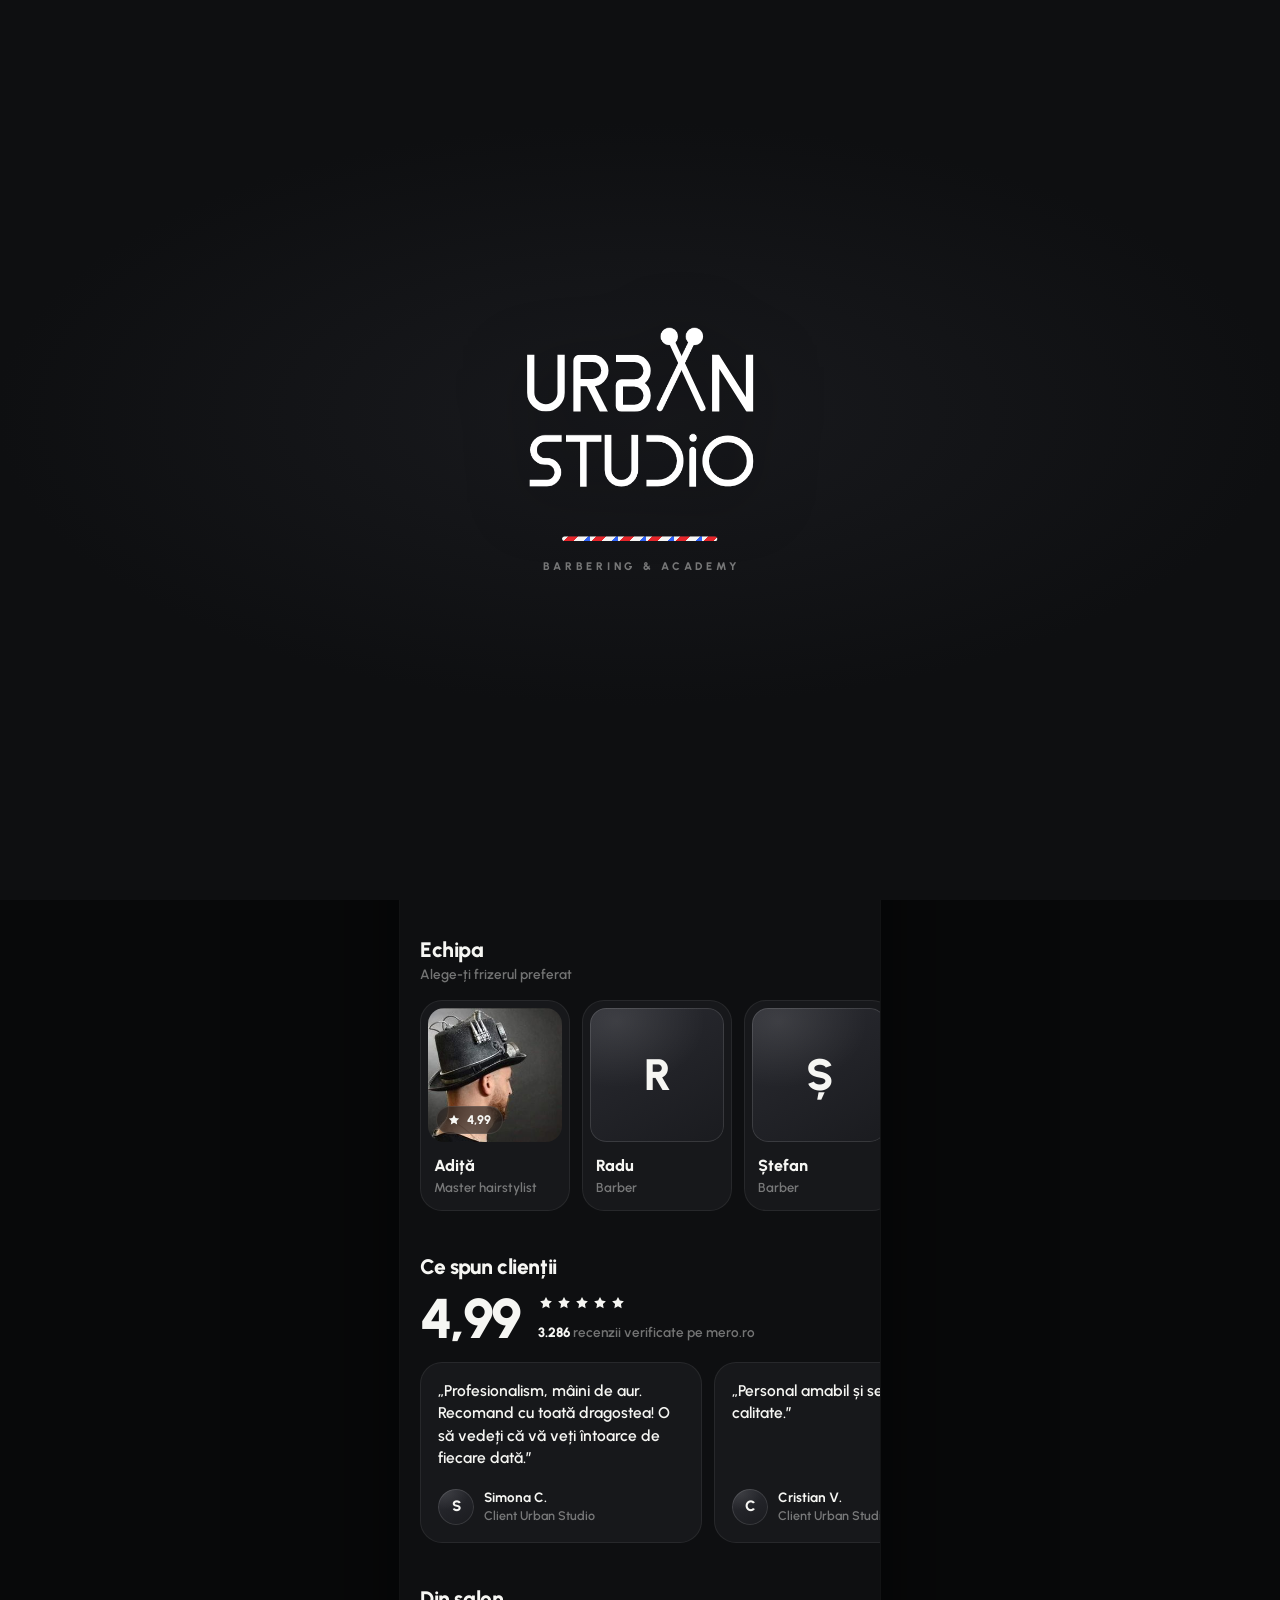
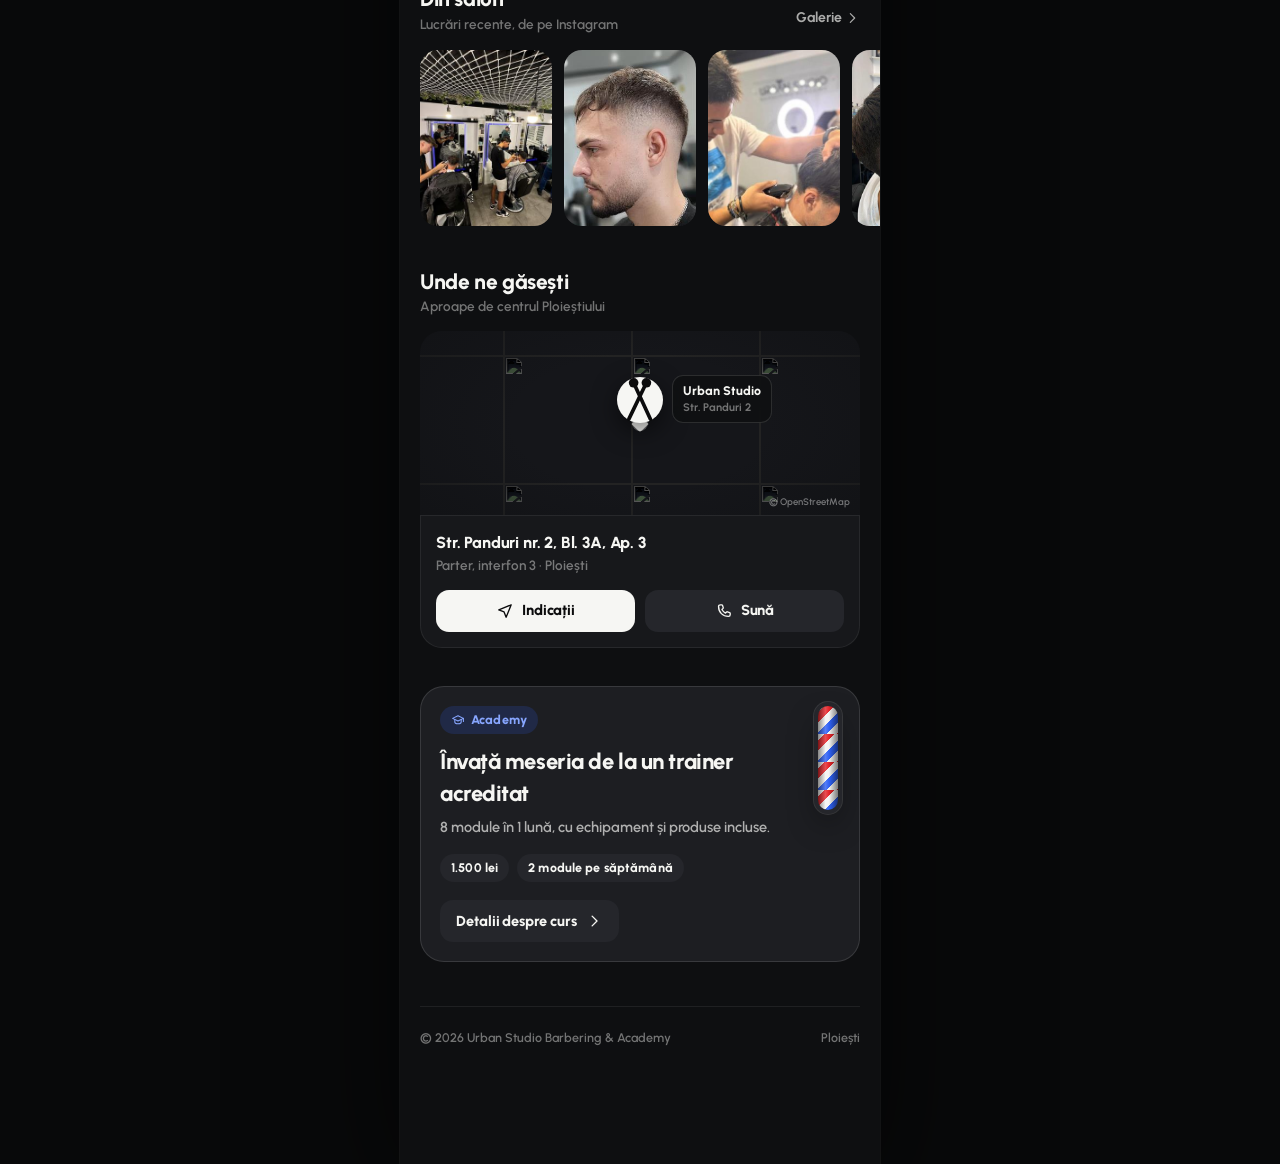
==== index.html @ ad78f1de "Urban Studio: aplicatie web de programari pentru barbershop Splash animat cu logo vectorizat si bara" ====
<!doctype html>
<html lang="ro">
<head>
  <meta charset="utf-8">
  <meta name="viewport" content="width=device-width, initial-scale=1, viewport-fit=cover">
  <title>Urban Studio · Programări online</title>
  <meta name="description" content="Programează-te online la Urban Studio Barbering &amp; Academy din Ploiești. Alegi serviciul, frizerul și ora, iar noi îți amintim cu o zi înainte.">
  <meta name="theme-color" content="#0E0F11">
  <meta name="color-scheme" content="dark">
  <meta name="mobile-web-app-capable" content="yes">
  <meta name="apple-mobile-web-app-capable" content="yes">
  <meta name="apple-mobile-web-app-status-bar-style" content="black-translucent">
  <meta name="apple-mobile-web-app-title" content="Urban Studio">
  <meta name="format-detection" content="telephone=no">

  <meta property="og:type" content="website">
  <meta property="og:title" content="Urban Studio · Programări online">
  <meta property="og:description" content="Barbershop și academie în Ploiești. Programează-te în câteva secunde.">
  <meta property="og:url" content="https://tibidinu1031.github.io/urbanstudio/">
  <meta property="og:image" content="https://tibidinu1031.github.io/urbanstudio/assets/img/og.jpg">
  <meta property="og:image:width" content="1200">
  <meta property="og:image:height" content="630">
  <meta property="og:locale" content="ro_RO">
  <meta name="twitter:card" content="summary_large_image">

  <link rel="manifest" href="manifest.webmanifest">
  <link rel="icon" type="image/png" href="assets/icons/favicon-64.png">
  <link rel="apple-touch-icon" href="assets/icons/apple-touch-icon.png">

  <link rel="preconnect" href="https://fonts.googleapis.com">
  <link rel="preconnect" href="https://fonts.gstatic.com" crossorigin>
  <link rel="stylesheet" href="https://fonts.googleapis.com/css2?family=Urbanist:wght@400;500;600;700;800;900&display=swap" media="print" onload="this.media='all'">
  <link rel="stylesheet" href="assets/css/app.css">
  <link rel="modulepreload" href="assets/js/lib.js">
  <link rel="modulepreload" href="assets/js/data.js">
  <script type="module" src="assets/js/app.js"></script>
</head>
<body class="booting">

  <!-- Splash: logo desenat linie cu linie + bară de încărcare în culorile stâlpului de frizerie -->
  <div id="splash" class="splash" role="status" aria-label="Se încarcă Urban Studio">
    <div class="splash__center">
      <div class="splash__logo" id="splash-logo">
        <svg class="logo" viewBox="40 84 416 296" aria-hidden="true">
          <defs>
            <clipPath id="sp-l1"><rect x="0" y="137.5" width="500" height="101.5"/></clipPath>
            <clipPath id="sp-l2"><rect x="0" y="281.25" width="500" height="92.75"/></clipPath>
          </defs>
          <g fill="none" stroke="currentColor">
            <g clip-path="url(#sp-l1)" stroke-width="13">
              <path class="lg-s" style="--i:0" pathLength="1" d="M52.1 130V205.3A27.2 27.2 0 0 0 106.5 205.3V130"/>
              <path class="lg-s" style="--i:1" pathLength="1" d="M135 246V148A4 4 0 0 1 139 144H163.25A21.75 21.75 0 0 1 163.25 187.5H135"/>
              <path class="lg-s" style="--i:2" pathLength="1" d="M156.8 187.5L186.5 246"/>
              <path class="lg-s" style="--i:3" pathLength="1" d="M205 144H238.75A21.95 21.95 0 0 1 238.75 187.9"/>
              <path class="lg-s" style="--i:4" pathLength="1" d="M238 187.9H215A4 4 0 0 0 211 191.9V229.35A4 4 0 0 0 215 233.35H238A22.725 22.725 0 0 0 238 187.9"/>
              <path class="lg-s" style="--i:7" pathLength="1" d="M383.75 246V140L444.4 236V130"/>
            </g>
            <g class="lg-blade lg-blade-l">
              <path class="lg-s" style="--i:5" pathLength="1" stroke-width="11" stroke-linecap="round" d="M300.5 104.5L360 233"/>
              <circle class="lg-dot" style="--dl:.62s" cx="300.5" cy="104.5" r="15.5" fill="currentColor" stroke="none"/>
            </g>
            <g class="lg-blade lg-blade-r">
              <path class="lg-s" style="--i:6" pathLength="1" stroke-width="11" stroke-linecap="round" d="M345.6 104.5L283.5 233"/>
              <circle class="lg-dot" style="--dl:.7s" cx="345.6" cy="104.5" r="15.5" fill="currentColor" stroke="none"/>
            </g>
            <g clip-path="url(#sp-l2)" stroke-width="12">
              <path class="lg-s" style="--i:8" pathLength="1" d="M107.5 287.5H77.5A20.5 20.5 0 0 0 77.5 328.5H81.1A19.5 19.5 0 0 1 81.1 367.5H50"/>
              <path class="lg-s" style="--i:9" pathLength="1" d="M115 287.5H178.75M146.25 282V380"/>
              <path class="lg-s" style="--i:10" pathLength="1" d="M190.6 275V343.8A23.95 23.95 0 0 0 238.5 343.8V275"/>
              <path class="lg-s" style="--i:11" pathLength="1" d="M259.5 287.5H280A40 40 0 0 1 280 367.5H259.5"/>
              <path class="lg-s" style="--i:12" pathLength="1" stroke-linecap="round" d="M342.4 308.5V380"/>
              <circle class="lg-s" style="--i:13" pathLength="1" cx="405.6" cy="327.9" r="39.7" transform="rotate(-90 405.6 327.9)"/>
            </g>
            <circle class="lg-dot" style="--dl:1.1s" cx="343.1" cy="286.25" r="6.9" fill="currentColor" stroke="none"/>
          </g>
        </svg>
      </div>
      <div class="pole" role="progressbar" aria-label="Încărcare" aria-valuemin="0" aria-valuemax="100" aria-valuenow="0">
        <div class="pole__fill" id="pole-fill"></div>
      </div>
      <p class="splash__tag">Barbering &amp; Academy</p>
    </div>
  </div>

  <div class="app" id="app">
    <main id="main">
      <section class="view" id="view-home" data-view="home" aria-label="Acasă"></section>
      <section class="view" id="view-book" data-view="book" aria-label="Programează" hidden></section>
      <section class="view" id="view-agenda" data-view="agenda" aria-label="Agenda" hidden></section>
      <section class="view" id="view-about" data-view="about" aria-label="Despre salon" hidden></section>
    </main>

    <div class="cta" id="cta" aria-hidden="true">
      <div class="cta__sum"><b id="cta-title"></b><small id="cta-sub"></small></div>
      <button class="btn btn--primary" id="cta-btn" type="button"></button>
    </div>

    <nav class="tabbar" id="tabbar" aria-label="Navigare principală">
      <div class="tabbar__glass" id="tabbar-glass">
        <span class="tabbar__pill" id="tabbar-pill" aria-hidden="true"></span>
        <button class="tab" type="button" data-tab="home" aria-label="Acasă"></button>
        <button class="tab" type="button" data-tab="book" aria-label="Programează"></button>
        <button class="tab" type="button" data-tab="agenda" aria-label="Agenda"></button>
        <button class="tab" type="button" data-tab="about" aria-label="Despre salon"></button>
      </div>
    </nav>
  </div>

  <div id="sheet-host"></div>
  <div id="toast-host" aria-live="polite" aria-atomic="true"></div>
  <label class="haptic" id="haptic" aria-hidden="true"><input type="checkbox" switch tabindex="-1"></label>

  <noscript>
    <div class="noscript">Aplicația are nevoie de JavaScript. Ne poți suna la <a href="tel:+40736570863">0736 570 863</a>.</div>
  </noscript>
</body>
</html>
---- assets/css/app.css ----
/* ==========================================================================
   Urban Studio · design system
   Paletă construită din logo: cărbune #1D1E22 + alb, cu roșu și albastru
   din stâlpul de frizerie folosite doar ca accent.
   ========================================================================== */

:root {
  --bg: #0E0F11;
  --bg-2: #121316;
  --surface: #17181B;
  --surface-2: #1D1E22;
  --surface-3: #25262B;
  --surface-4: #313238;
  --line: rgba(255, 255, 255, .07);
  --line-2: rgba(255, 255, 255, .12);
  --line-3: rgba(255, 255, 255, .2);

  --fg: #F6F6F3;
  --fg-2: rgba(246, 246, 243, .68);
  --fg-3: rgba(246, 246, 243, .44);
  --fg-4: rgba(246, 246, 243, .22);
  --ink: #0B0B0C;

  --red: #E5252A;
  --red-text: #FF6A6E;
  --red-soft: rgba(229, 37, 42, .15);
  --blue: #2F62F5;
  --blue-text: #87A6FF;
  --blue-soft: rgba(47, 98, 245, .17);
  --green: #33D17A;
  --green-soft: rgba(51, 209, 122, .14);
  --amber: #F2B441;

  --pole: repeating-linear-gradient(-45deg, var(--red) 0 7px, #F4F4F2 7px 14px, var(--blue) 14px 21px, #F4F4F2 21px 28px);

  --r-sm: 12px;
  --r-md: 16px;
  --r-lg: 22px;
  --r-xl: 28px;

  --ease-out: cubic-bezier(.22, 1, .36, 1);
  --ease-in-out: cubic-bezier(.65, 0, .35, 1);
  --ease-spring: cubic-bezier(.34, 1.45, .64, 1);

  --safe-t: env(safe-area-inset-top, 0px);
  --safe-b: env(safe-area-inset-bottom, 0px);
  --gutter: 20px;
  --app-w: 480px;

  --font: "Urbanist", ui-sans-serif, system-ui, -apple-system, "Segoe UI", Roboto, sans-serif;
}

/* ---------- reset ---------- */
*, *::before, *::after { box-sizing: border-box; }
html {
  -webkit-text-size-adjust: 100%;
  text-size-adjust: 100%;
  background: var(--bg);
  color-scheme: dark;
  scroll-behavior: auto;
}
body {
  margin: 0;
  min-height: 100dvh;
  background: var(--bg);
  color: var(--fg);
  font-family: var(--font);
  font-size: 15px;
  line-height: 1.45;
  font-weight: 500;
  -webkit-font-smoothing: antialiased;
  -moz-osx-font-smoothing: grayscale;
  -webkit-tap-highlight-color: transparent;
  overscroll-behavior-y: none;
  text-rendering: optimizeLegibility;
}
body.booting { overflow: hidden; }
body.lock { overflow: hidden; }
img { display: block; max-width: 100%; }
button, input, textarea, select { font: inherit; color: inherit; }
button { cursor: pointer; -webkit-user-select: none; user-select: none; touch-action: manipulation; }
a { color: inherit; text-decoration: none; }
h1, h2, h3, h4, p { margin: 0; }
svg { flex: none; }
[hidden] { display: none !important; }
:focus { outline: none; }
:focus-visible { outline: 2px solid var(--fg); outline-offset: 3px; border-radius: 10px; }
::selection { background: rgba(47, 98, 245, .45); }

.i { width: 22px; height: 22px; }
.i--sm { width: 18px; height: 18px; }
.i--xs { width: 15px; height: 15px; }
.i--lg { width: 26px; height: 26px; }

.haptic {
  position: fixed; width: 1px; height: 1px; overflow: hidden;
  opacity: 0; pointer-events: none; left: -9px; top: -9px;
}
.sr-only {
  position: absolute; width: 1px; height: 1px; padding: 0; margin: -1px;
  overflow: hidden; clip: rect(0 0 0 0); white-space: nowrap; border: 0;
}
.noscript { padding: 40px 24px; text-align: center; color: var(--fg-2); }
.noscript a { color: var(--fg); text-decoration: underline; }
.tnum { font-variant-numeric: tabular-nums; }

/* ---------- app frame ---------- */
.app {
  position: relative;
  max-width: var(--app-w);
  margin: 0 auto;
  min-height: 100dvh;
  background: var(--bg);
}
@media (min-width: 720px) {
  body {
    background:
      radial-gradient(900px 520px at 50% -8%, rgba(255, 255, 255, .05), transparent 70%),
      #08090A;
  }
  .app {
    box-shadow: 0 0 0 1px rgba(255, 255, 255, .05), 0 30px 120px rgba(0, 0, 0, .6);
  }
}

.view { padding-bottom: calc(var(--safe-b) + 116px); }
body.has-cta .view { padding-bottom: calc(var(--safe-b) + 196px); }
body.nav-hidden.has-cta .view { padding-bottom: calc(var(--safe-b) + 120px); }
.view.is-entering { animation: viewIn .38s var(--ease-out) both; }
@keyframes viewIn {
  from { opacity: 0; transform: translateY(8px); }
}
.page { padding-top: 2px; }

/* intro (după splash): conținutul urcă în cascadă */
.rise { opacity: 1; }
body.intro .view.is-active .rise {
  animation: rise .8s var(--ease-out) both;
  animation-delay: calc(var(--d, 0) * 70ms + 60ms);
}
@keyframes rise {
  from { opacity: 0; transform: translateY(18px); }
}

/* ---------- top bar ---------- */
.topbar {
  position: sticky; top: 0; z-index: 30;
  height: calc(56px + var(--safe-t));
  padding: var(--safe-t) 12px 0;
  display: flex; align-items: center; justify-content: space-between; gap: 8px;
}
.topbar::before {
  content: ""; position: absolute; inset: 0; z-index: -1;
  background: rgba(14, 15, 17, .78);
  -webkit-backdrop-filter: blur(22px) saturate(170%);
  backdrop-filter: blur(22px) saturate(170%);
  box-shadow: inset 0 -1px 0 var(--line);
  opacity: 0; transition: opacity .25s ease;
}
.view.is-scrolled .topbar::before { opacity: 1; }
.topbar__title {
  position: absolute; left: 50%; bottom: 0; height: 56px;
  display: flex; align-items: center;
  transform: translate(-50%, 6px); opacity: 0;
  font-size: 16px; font-weight: 800; letter-spacing: -.01em; white-space: nowrap;
  transition: opacity .25s ease, transform .35s var(--ease-out);
  pointer-events: none;
}
.view.is-scrolled .topbar__title { opacity: 1; transform: translate(-50%, 0); }
.topbar__brand { display: flex; align-items: center; height: 40px; padding-left: 8px; color: var(--fg); }
.topbar__brand .logo { height: 30px; width: auto; }
.topbar__actions { display: flex; gap: 6px; margin-left: auto; }
.topbar .spacer { width: 44px; }

.icon-btn {
  position: relative;
  width: 44px; height: 44px; border-radius: 50%;
  display: grid; place-items: center;
  background: var(--surface-2); border: 0; color: var(--fg);
  box-shadow: inset 0 0 0 1px var(--line);
  transition: transform .2s var(--ease-out), background-color .2s;
}
.icon-btn:active { transform: scale(.9); background: var(--surface-3); }
.icon-btn--plain { background: transparent; box-shadow: none; }
.icon-btn .dot {
  position: absolute; top: 10px; right: 11px; width: 8px; height: 8px; border-radius: 50%;
  background: var(--red); box-shadow: 0 0 0 2px var(--surface-2);
}

/* ---------- type ---------- */
.display {
  font-size: 34px; line-height: 1.06; font-weight: 800; letter-spacing: -.028em;
}
.display span { color: var(--fg-2); }
.h-title { font-size: 28px; line-height: 1.1; font-weight: 800; letter-spacing: -.024em; }
.eyebrow {
  display: inline-flex; align-items: center; gap: 6px;
  font-size: 13px; font-weight: 700; color: var(--fg-3); letter-spacing: .01em;
}
.eyebrow--blue { color: var(--blue-text); }
.muted { color: var(--fg-2); }
.faint { color: var(--fg-3); }

/* ---------- buttons ---------- */
.btn {
  appearance: none; border: 0;
  height: 54px; padding: 0 22px; border-radius: 16px;
  display: inline-flex; align-items: center; justify-content: center; gap: 10px;
  font-size: 16px; font-weight: 800; letter-spacing: -.005em; white-space: nowrap;
  transition: transform .2s var(--ease-out), background-color .2s, opacity .2s, box-shadow .2s;
}
.btn:active { transform: scale(.97); }
.btn--primary { background: var(--fg); color: var(--ink); }
.btn--primary:active { background: #DADAD6; }
.btn--secondary { background: var(--surface-3); color: var(--fg); }
.btn--secondary:active { background: var(--surface-4); }
.btn--ghost { background: transparent; color: var(--fg); box-shadow: inset 0 0 0 1.5px var(--line-2); }
.btn--danger { background: var(--red); color: #fff; }
.btn--block { width: 100%; }
.btn--sm { height: 42px; padding: 0 16px; border-radius: 13px; font-size: 14.5px; gap: 8px; }
.btn--xs { height: 34px; padding: 0 12px; border-radius: 11px; font-size: 13.5px; gap: 6px; }
.btn[disabled], .btn.is-disabled { opacity: .32; pointer-events: none; }
.btn .i { width: 20px; height: 20px; }
.btn--sm .i { width: 18px; height: 18px; }
.btn-row { display: flex; gap: 10px; }
.btn-row > .btn { flex: 1; }
.link-btn {
  appearance: none; border: 0; background: none; padding: 6px 0;
  font-size: 14px; font-weight: 700; color: var(--fg-2);
  display: inline-flex; align-items: center; gap: 2px;
}
.link-btn .i { width: 16px; height: 16px; }

.press { transition: transform .22s var(--ease-out), background-color .2s, box-shadow .2s; }
.press:active { transform: scale(.975); }

/* ---------- chips & status ---------- */
.chip {
  display: inline-flex; align-items: center; gap: 6px;
  height: 28px; padding: 0 11px; border-radius: 999px;
  background: var(--surface-3); color: var(--fg);
  font-size: 12.5px; font-weight: 800; letter-spacing: .01em; white-space: nowrap;
}
.chip .i { width: 14px; height: 14px; }
.chip--blue { background: var(--blue-soft); color: var(--blue-text); }
.chip--green { background: var(--green-soft); color: var(--green); }
.chip--red { background: var(--red-soft); color: var(--red-text); }
.chip--glass {
  background: rgba(14, 15, 17, .55); color: var(--fg);
  -webkit-backdrop-filter: blur(14px); backdrop-filter: blur(14px);
  box-shadow: inset 0 0 0 1px rgba(255, 255, 255, .1);
}
.live-dot {
  width: 7px; height: 7px; border-radius: 50%; background: var(--green);
  box-shadow: 0 0 0 0 rgba(51, 209, 122, .55); animation: livePulse 2.2s infinite;
}
@keyframes livePulse {
  0% { box-shadow: 0 0 0 0 rgba(51, 209, 122, .5); }
  70%, 100% { box-shadow: 0 0 0 7px rgba(51, 209, 122, 0); }
}

.status {
  appearance: none; border: 0; margin-top: 14px;
  display: inline-flex; align-items: center; gap: 8px;
  height: 34px; padding: 0 10px 0 12px; border-radius: 999px;
  background: var(--surface-2); color: var(--fg);
  box-shadow: inset 0 0 0 1px var(--line);
  font-size: 13.5px; font-weight: 700;
}
.status span { color: var(--fg-3); font-weight: 600; }
.status .i { width: 15px; height: 15px; color: var(--fg-3); margin-left: -2px; }
.status--closed .live-dot { background: var(--red); animation: none; }

/* ---------- sections ---------- */
.sec { margin-top: 38px; }
.sec__head {
  display: flex; align-items: flex-end; justify-content: space-between; gap: 12px;
  padding: 0 var(--gutter); margin-bottom: 14px;
}
.sec__title { font-size: 21px; line-height: 1.15; font-weight: 800; letter-spacing: -.018em; }
.sec__sub { font-size: 13.5px; color: var(--fg-3); font-weight: 600; margin-top: 3px; }

.hscroll {
  display: flex; gap: 12px;
  overflow-x: auto; overflow-y: hidden;
  padding: 2px var(--gutter) 6px;
  scroll-padding-inline: var(--gutter);
  scroll-snap-type: x mandatory;
  scrollbar-width: none;
  -webkit-overflow-scrolling: touch;
  overscroll-behavior-x: contain;
}
.hscroll::-webkit-scrollbar { display: none; }
.hscroll > * { flex: none; scroll-snap-align: start; }

.card {
  background: var(--surface);
  border-radius: var(--r-lg);
  box-shadow: inset 0 0 0 1px var(--line);
}

/* ---------- home ---------- */
.hello { padding: 10px var(--gutter) 0; }
.hello .eyebrow { margin-bottom: 8px; text-transform: none; }

.finder {
  appearance: none; border: 0; width: calc(100% - 2 * var(--gutter));
  margin: 22px var(--gutter) 0;
  height: 62px; border-radius: 20px; padding: 0 8px 0 18px;
  display: flex; align-items: center; gap: 12px; text-align: left;
  background: var(--surface-2); color: var(--fg);
  box-shadow: inset 0 0 0 1px var(--line-2), 0 10px 30px rgba(0, 0, 0, .25);
}
.finder__icon { color: var(--fg); }
.finder__text { flex: 1; font-size: 18px; font-weight: 800; letter-spacing: -.012em; }
.finder__when {
  display: inline-flex; align-items: center; gap: 7px;
  height: 44px; padding: 0 14px; border-radius: 14px;
  background: var(--surface-3); font-size: 13.5px; font-weight: 800; white-space: nowrap;
}
.finder__when .i { width: 16px; height: 16px; }

.next {
  margin: 16px var(--gutter) 0; padding: 18px;
  background: linear-gradient(160deg, #1F2127 0%, #18191C 60%);
  border-radius: 24px;
  box-shadow: inset 0 0 0 1px var(--line-2);
  position: relative; overflow: hidden;
}
.next::before {
  content: ""; position: absolute; left: 0; top: 0; bottom: 0; width: 4px;
  background: var(--pole); background-size: 28px 28px;
}
.next__head { display: flex; align-items: center; justify-content: space-between; gap: 10px; }
.next__time {
  margin-top: 14px;
  font-size: 52px; line-height: .95; font-weight: 800; letter-spacing: -.04em;
  font-variant-numeric: tabular-nums;
}
.next__date { margin-top: 6px; font-size: 16px; font-weight: 700; color: var(--fg-2); }
.next__who {
  display: flex; align-items: center; gap: 12px;
  margin-top: 18px; padding-top: 16px; border-top: 1px solid var(--line);
}
.next__who b { display: block; font-size: 16px; font-weight: 800; }
.next__who small { display: block; color: var(--fg-3); font-size: 13.5px; font-weight: 600; margin-top: 1px; }
.next__who .grow { flex: 1; min-width: 0; }
.next__price { font-size: 16px; font-weight: 800; }
.next__rem {
  display: flex; align-items: center; gap: 8px;
  margin-top: 14px; padding: 10px 12px; border-radius: 12px;
  background: var(--blue-soft); color: var(--blue-text);
  font-size: 13.5px; font-weight: 700;
}
.next__rem .i { width: 17px; height: 17px; }
.next__act { display: flex; gap: 8px; margin-top: 14px; }
.next__act .btn { flex: 1; }

.tiles {
  display: grid; grid-template-columns: 1fr 1fr; gap: 10px;
  padding: 0 var(--gutter);
}
.tile {
  appearance: none; border: 0; text-align: left; color: var(--fg);
  min-height: 124px; padding: 14px;
  display: flex; flex-direction: column; justify-content: space-between; gap: 14px;
  background: var(--surface); border-radius: 20px;
  box-shadow: inset 0 0 0 1px var(--line);
}
.tile:active { background: var(--surface-2); }
.tile__icon {
  width: 44px; height: 44px; border-radius: 14px;
  display: grid; place-items: center;
  background: var(--surface-3); color: var(--fg);
}
.tile__name { display: block; font-size: 16px; font-weight: 800; letter-spacing: -.01em; }
.tile__meta { display: block; margin-top: 2px; font-size: 13px; font-weight: 700; color: var(--fg-3); }

.promo {
  position: relative; display: block; isolation: isolate;
  margin: 0 var(--gutter); height: 228px; border-radius: 24px; overflow: hidden;
  box-shadow: inset 0 0 0 1px var(--line);
  background: var(--surface);
}
.promo img {
  position: absolute; inset: 0; width: 100%; height: 100%; object-fit: cover; z-index: -2;
  transform: scale(1.02); transition: transform 1.2s var(--ease-out);
}
.promo:active img { transform: scale(1.06); }
.promo::after {
  content: ""; position: absolute; inset: 0; z-index: -1;
  background: linear-gradient(180deg, rgba(14, 15, 17, 0) 25%, rgba(14, 15, 17, .55) 55%, rgba(14, 15, 17, .94) 100%);
}
.promo__top { position: absolute; top: 14px; left: 14px; right: 14px; display: flex; justify-content: space-between; }
.promo__body { position: absolute; left: 18px; right: 18px; bottom: 16px; }
.promo__title { font-size: 24px; line-height: 1.05; font-weight: 800; letter-spacing: -.022em; }
.promo__sub { margin-top: 6px; font-size: 14px; font-weight: 600; color: var(--fg-2); display: flex; align-items: center; gap: 6px; }
.promo__sub .i { width: 15px; height: 15px; color: var(--amber); }

.barber-card {
  appearance: none; border: 0; text-align: left; color: var(--fg);
  width: 150px; padding: 8px 8px 14px; border-radius: 22px;
  background: var(--surface); box-shadow: inset 0 0 0 1px var(--line);
}
.barber-card__media { position: relative; }
.barber-card__media .avatar { width: 100%; height: auto; aspect-ratio: 1; border-radius: 16px; font-size: 44px; }
.barber-card__name { display: block; margin: 12px 6px 0; font-size: 16px; font-weight: 800; }
.barber-card__role { display: block; margin: 1px 6px 0; font-size: 13px; color: var(--fg-3); font-weight: 600; }
.barber-card__badge { position: absolute; left: 8px; bottom: 8px; }

.avatar {
  width: 48px; height: 48px; border-radius: 50%; overflow: hidden; flex: none;
  object-fit: cover; background: var(--surface-3);
}
.avatar--sm { width: 36px; height: 36px; }
.avatar--lg { width: 64px; height: 64px; }
.monogram {
  display: grid; place-items: center;
  font-weight: 800; letter-spacing: -.03em; color: var(--fg);
  background:
    radial-gradient(120% 90% at 20% 10%, rgba(255, 255, 255, .1), transparent 55%),
    linear-gradient(150deg, #2A2B31, #1A1B1F);
  box-shadow: inset 0 0 0 1px var(--line-2);
  font-size: 19px;
}
.avatar--sm.monogram { font-size: 15px; }
.avatar--lg.monogram { font-size: 26px; }
.any-av {
  width: 48px; height: 48px; border-radius: 50%; flex: none;
  display: grid; place-items: center;
  background: var(--fg); color: var(--ink);
}

.rating { display: flex; align-items: center; gap: 18px; padding: 0 var(--gutter); margin-bottom: 16px; }
.rating__score { font-size: 56px; line-height: .9; font-weight: 800; letter-spacing: -.045em; font-variant-numeric: tabular-nums; }
.stars { display: inline-flex; gap: 2px; color: var(--fg); }
.stars .i { width: 16px; height: 16px; }
.rating__meta { font-size: 13.5px; color: var(--fg-3); font-weight: 600; margin-top: 6px; }
.rating__meta b { color: var(--fg); font-weight: 800; }

.review {
  width: 282px; min-height: 150px; padding: 18px; border-radius: 22px;
  display: flex; flex-direction: column; justify-content: space-between; gap: 18px;
  background: var(--surface); box-shadow: inset 0 0 0 1px var(--line);
}
.review__text { font-size: 15.5px; line-height: 1.45; font-weight: 600; color: var(--fg); }
.review__who { display: flex; align-items: center; gap: 10px; font-size: 13.5px; font-weight: 700; }
.review__who small { display: block; color: var(--fg-3); font-weight: 600; font-size: 12.5px; }

.strip__item {
  appearance: none; border: 0; padding: 0;
  width: 132px; height: 176px; border-radius: 18px; overflow: hidden;
  background: var(--surface-2); position: relative;
}
.strip__item img { width: 100%; height: 100%; object-fit: cover; }
.strip__more {
  display: grid; place-items: center; text-align: center;
  color: var(--fg); font-weight: 800; font-size: 14px;
  background: var(--surface-2); box-shadow: inset 0 0 0 1px var(--line-2);
}
.strip__more .i { margin: 0 auto 8px; }

/* map */
.map {
  position: relative; display: block; overflow: hidden;
  appearance: none; border: 0; padding: 0; color: inherit; text-align: left;
  width: calc(100% - 2 * var(--gutter));
  height: 184px; margin: 0 var(--gutter); border-radius: 22px 22px 0 0;
  background: #15161A;
}
.map.press:active { transform: none; }
.map:active .map__tiles { transform: scale(1.03); }
.map__tiles { transition: transform .6s var(--ease-out); }
.map__tiles {
  position: absolute; inset: 0;
  filter: invert(1) hue-rotate(185deg) saturate(.22) brightness(.78) contrast(1.18);
}
.map__tiles img { position: absolute; width: 128px; height: 128px; max-width: none; user-select: none; -webkit-user-drag: none; }
.map::after {
  content: ""; position: absolute; inset: 0; pointer-events: none;
  background: radial-gradient(70% 90% at 50% 50%, transparent 40%, rgba(14, 15, 17, .55));
}
.map__pin { position: absolute; left: 50%; top: 50%; z-index: 2; transform: translate(-50%, -100%); }
.map__pin-head {
  width: 46px; height: 46px; border-radius: 50%;
  display: grid; place-items: center;
  background: var(--fg); color: var(--ink);
  box-shadow: 0 8px 24px rgba(0, 0, 0, .55);
}
.map__pin-head svg { width: 30px; height: auto; }
.map__pin::after {
  content: ""; position: absolute; left: 50%; bottom: -7px; width: 12px; height: 12px;
  transform: translateX(-50%) rotate(45deg); background: var(--fg); border-radius: 0 0 3px 0; z-index: -1;
}
.map__pulse {
  position: absolute; left: 50%; top: 50%; z-index: 1; width: 16px; height: 16px; margin: -8px 0 0 -8px;
  border-radius: 50%; background: rgba(255, 255, 255, .35);
  animation: mapPulse 2.4s var(--ease-out) infinite;
}
@keyframes mapPulse {
  0% { transform: scale(.4); opacity: .9; }
  100% { transform: scale(5); opacity: 0; }
}
.map__label {
  position: absolute; left: calc(50% + 32px); top: calc(50% - 48px); z-index: 2;
  padding: 7px 11px; border-radius: 11px;
  background: rgba(14, 15, 17, .8); -webkit-backdrop-filter: blur(10px); backdrop-filter: blur(10px);
  font-size: 12.5px; font-weight: 800; white-space: nowrap;
  box-shadow: inset 0 0 0 1px var(--line-2);
}
.map__label small { display: block; font-size: 11px; color: var(--fg-3); font-weight: 700; }
.map__attr {
  position: absolute; right: 10px; bottom: 6px; z-index: 3;
  font-size: 9.5px; color: rgba(255, 255, 255, .42); font-weight: 600;
}
.place {
  margin: 0 var(--gutter); padding: 16px 16px 16px;
  border-radius: 0 0 22px 22px; background: var(--surface);
  box-shadow: inset 0 0 0 1px var(--line);
}
.place__addr { font-size: 16px; font-weight: 800; letter-spacing: -.01em; }
.place__hint { font-size: 13.5px; color: var(--fg-3); font-weight: 600; margin-top: 2px; }
.place .btn-row { margin-top: 14px; }

.academy {
  position: relative; overflow: hidden;
  margin: 0 var(--gutter); padding: 20px; border-radius: 24px;
  background: var(--surface-2); box-shadow: inset 0 0 0 1px var(--line-2);
}
/* stâlp de frizerie: dungi care urcă, cu umbrire de cilindru */
.academy__pole {
  position: absolute; right: 22px; top: 20px; width: 20px; height: 104px; border-radius: 10px;
  background:
    linear-gradient(90deg, rgba(0, 0, 0, .45), rgba(255, 255, 255, .18) 38%, rgba(255, 255, 255, 0) 55%, rgba(0, 0, 0, .5)),
    var(--pole);
  background-size: 100% 100%, 28px 28px;
  box-shadow: 0 0 0 4px var(--surface-3), 0 0 0 5px var(--line-2), 0 14px 30px rgba(0, 0, 0, .4);
  animation: poleClimb 1.4s linear infinite;
}
@keyframes poleClimb { to { background-position: 0 0, 0 -28px; } }
.academy__title { font-size: 22px; font-weight: 800; letter-spacing: -.02em; margin-top: 12px; max-width: 75%; }
.academy__text { margin-top: 8px; color: var(--fg-2); font-size: 14.5px; font-weight: 600; max-width: 92%; }
.academy__meta { display: flex; flex-wrap: wrap; gap: 8px; margin-top: 16px; }
.academy .btn { margin-top: 18px; }

.footer {
  margin: 44px var(--gutter) 0; padding-top: 22px; border-top: 1px solid var(--line);
  color: var(--fg-3); font-size: 12.5px; font-weight: 600;
  display: flex; justify-content: space-between; gap: 10px; flex-wrap: wrap;
}

/* ---------- booking flow ---------- */
.flow__top { display: flex; align-items: center; gap: 8px; }
.steps {
  display: grid; grid-template-columns: repeat(4, 1fr); gap: 6px;
  flex: 1; max-width: 220px; margin: 0 auto;
}
.topbar--flow { gap: 14px; }
.flow__eyebrow:first-of-type { margin-top: 10px; }
.steps i {
  position: relative; height: 4px; border-radius: 4px; overflow: hidden;
  background: var(--surface-3);
}
.steps i::after {
  content: ""; position: absolute; inset: 0; border-radius: inherit;
  background: var(--fg); transform: scaleX(0); transform-origin: left center;
  transition: transform .55s var(--ease-out);
}
.steps i.is-on::after { transform: scaleX(1); }
.flow__eyebrow { margin: 22px var(--gutter) 0; font-size: 13px; font-weight: 800; color: var(--fg-3); letter-spacing: .02em; }
.flow__title { margin: 6px var(--gutter) 0; font-size: 30px; line-height: 1.06; font-weight: 800; letter-spacing: -.026em; }
.flow__sub { margin: 8px var(--gutter) 0; color: var(--fg-2); font-size: 15px; font-weight: 600; }
.flow__body { margin-top: 22px; }
.flow__body.slide-fwd { animation: slideFwd .42s var(--ease-out) both; }
.flow__body.slide-back { animation: slideBack .42s var(--ease-out) both; }
@keyframes slideFwd { from { opacity: 0; transform: translateX(28px); } }
@keyframes slideBack { from { opacity: 0; transform: translateX(-28px); } }

.group-label {
  display: flex; align-items: center; gap: 10px;
  margin: 26px var(--gutter) 10px;
  font-size: 12.5px; font-weight: 800; color: var(--fg-3); letter-spacing: .09em; text-transform: uppercase;
}
.group-label:first-child { margin-top: 0; }
.group-label::after { content: ""; flex: 1; height: 1px; background: var(--line); }

.optlist { display: grid; gap: 8px; padding: 0 var(--gutter); }
.opt {
  appearance: none; border: 0; width: 100%; text-align: left; color: var(--fg);
  display: flex; align-items: center; gap: 14px;
  min-height: 74px; padding: 13px 16px 13px 13px; border-radius: 20px;
  background: var(--surface);
  box-shadow: inset 0 0 0 1px var(--line);
  transition: box-shadow .22s ease, background-color .22s ease, transform .22s var(--ease-out);
}
.opt:active { transform: scale(.982); }
.opt[aria-checked="true"] {
  background: var(--surface-2);
  box-shadow: inset 0 0 0 2px var(--fg);
}
.opt__icon {
  width: 46px; height: 46px; border-radius: 14px; flex: none;
  display: grid; place-items: center;
  background: var(--surface-3); color: var(--fg);
  transition: background-color .22s, color .22s;
}
.opt[aria-checked="true"] .opt__icon { background: var(--fg); color: var(--ink); }
.opt__main { flex: 1; min-width: 0; }
.opt__name { display: block; font-size: 16px; font-weight: 800; letter-spacing: -.01em; }
.opt__meta { display: flex; align-items: center; gap: 6px; flex-wrap: wrap; margin-top: 3px; font-size: 13.5px; font-weight: 600; color: var(--fg-3); }
.opt__meta .sep { width: 3px; height: 3px; border-radius: 50%; background: var(--fg-4); }
.opt__meta .ok { color: var(--green); }
.opt__side { text-align: right; flex: none; }
.opt__price { font-size: 16px; font-weight: 800; font-variant-numeric: tabular-nums; white-space: nowrap; }
.opt__check {
  margin-left: 4px; width: 24px; height: 24px; border-radius: 50%; flex: none;
  display: grid; place-items: center;
  box-shadow: inset 0 0 0 2px var(--fg-4);
  color: var(--ink);
  transition: box-shadow .22s ease, background-color .22s ease;
}
.opt__check .i { width: 15px; height: 15px; stroke-width: 2.6; opacity: 0; transform: scale(.4); transition: transform .3s var(--ease-spring), opacity .15s; }
.opt[aria-checked="true"] .opt__check { background: var(--fg); box-shadow: none; }
.opt[aria-checked="true"] .opt__check .i { opacity: 1; transform: scale(1); }
.opt--any .opt__name { display: flex; align-items: center; gap: 8px; }
.opt__tag {
  display: inline-flex; height: 20px; align-items: center; padding: 0 7px; border-radius: 6px;
  background: var(--blue-soft); color: var(--blue-text); font-size: 11px; font-weight: 800; letter-spacing: .02em;
}

.course-card {
  appearance: none; border: 0; width: calc(100% - 2 * var(--gutter)); margin: 26px var(--gutter) 0;
  display: flex; align-items: center; gap: 14px; text-align: left; color: var(--fg);
  padding: 16px; border-radius: 20px;
  background: transparent; box-shadow: inset 0 0 0 1.5px dashed var(--line-2);
  border: 1.5px dashed var(--line-2); box-shadow: none;
}
.course-card b { display: block; font-size: 15.5px; font-weight: 800; }
.course-card small { display: block; font-size: 13px; color: var(--fg-3); font-weight: 600; margin-top: 2px; }
.course-card .grow { flex: 1; }

.month {
  display: flex; align-items: center; justify-content: space-between;
  margin: 0 var(--gutter) 12px;
}
.month__name { font-size: 17px; font-weight: 800; letter-spacing: -.01em; text-transform: capitalize; }
.month__legend { display: flex; gap: 12px; font-size: 12px; font-weight: 700; color: var(--fg-3); }
.month__legend i { display: inline-block; width: 6px; height: 6px; border-radius: 50%; margin-right: 5px; vertical-align: 1px; }

.dates {
  display: flex; gap: 8px; overflow-x: auto; scrollbar-width: none;
  padding: 2px var(--gutter) 6px; scroll-padding-inline: var(--gutter);
  scroll-snap-type: x proximity; overscroll-behavior-x: contain;
}
.dates::-webkit-scrollbar { display: none; }
.date {
  appearance: none; border: 0; flex: none; scroll-snap-align: start;
  width: 60px; height: 84px; border-radius: 19px;
  display: flex; flex-direction: column; align-items: center; justify-content: center; gap: 3px;
  background: var(--surface); color: var(--fg);
  box-shadow: inset 0 0 0 1px var(--line);
  transition: background-color .22s, color .22s, transform .22s var(--ease-out), box-shadow .22s;
}
.date:active { transform: scale(.94); }
.date__dow { font-size: 12.5px; font-weight: 800; color: var(--fg-3); transition: color .22s; }
.date__num { font-size: 23px; line-height: 1; font-weight: 800; letter-spacing: -.02em; font-variant-numeric: tabular-nums; }
.date__tag { height: 6px; display: flex; align-items: center; }
.date__tag i { width: 5px; height: 5px; border-radius: 50%; background: var(--green); }
.date__tag i.few { background: var(--amber); }
.date[aria-selected="true"] { background: var(--fg); color: var(--ink); box-shadow: none; }
.date[aria-selected="true"] .date__dow { color: rgba(11, 11, 12, .55); }
.date[aria-selected="true"] .date__tag i { background: var(--ink); }
.date.is-closed { opacity: .38; }
.date.is-closed .date__tag { font-size: 9.5px; font-weight: 800; letter-spacing: .02em; color: var(--fg-3); }
.date.is-full .date__num { text-decoration: line-through; text-decoration-thickness: 2px; color: var(--fg-3); }

.slot-group { margin-top: 24px; }
.slot-group__label {
  display: flex; align-items: center; gap: 8px; margin: 0 var(--gutter) 10px;
  font-size: 14px; font-weight: 800; color: var(--fg-2);
}
.slot-group__label .i { width: 17px; height: 17px; color: var(--fg-3); }
.slot-group__label small { margin-left: auto; color: var(--fg-3); font-weight: 700; font-size: 12.5px; }
.slots { display: grid; grid-template-columns: repeat(4, 1fr); gap: 8px; padding: 0 var(--gutter); }
.slot {
  appearance: none; border: 0; height: 48px; border-radius: 14px;
  background: var(--surface); color: var(--fg);
  box-shadow: inset 0 0 0 1px var(--line);
  font-size: 15.5px; font-weight: 800; font-variant-numeric: tabular-nums; letter-spacing: -.01em;
  transition: background-color .2s, color .2s, transform .2s var(--ease-out), box-shadow .2s;
}
.slot:active { transform: scale(.93); }
.slot[aria-pressed="true"] { background: var(--fg); color: var(--ink); box-shadow: none; }
.slots.is-loading .slot { color: transparent; background: var(--surface-2); animation: shimmer 1.2s infinite; }
@keyframes shimmer { 50% { opacity: .5; } }

.empty {
  margin: 8px var(--gutter) 0; padding: 26px 20px; border-radius: 22px; text-align: center;
  background: var(--surface); box-shadow: inset 0 0 0 1px var(--line);
}
.empty__icon {
  width: 56px; height: 56px; margin: 0 auto 14px; border-radius: 18px;
  display: grid; place-items: center; background: var(--surface-3); color: var(--fg-2);
}
.empty b { display: block; font-size: 17px; font-weight: 800; }
.empty p { margin-top: 6px; color: var(--fg-3); font-size: 14px; font-weight: 600; }
.empty .btn { margin-top: 16px; }

.summary {
  margin: 0 var(--gutter); border-radius: 22px; overflow: hidden;
  background: var(--surface); box-shadow: inset 0 0 0 1px var(--line);
}
.summary__row {
  appearance: none; border: 0; width: 100%; background: none; color: var(--fg); text-align: left;
  display: flex; align-items: center; gap: 14px; padding: 14px 16px;
}
.summary__row + .summary__row { box-shadow: inset 0 1px 0 var(--line); }
.summary__row .ico {
  width: 40px; height: 40px; border-radius: 12px; display: grid; place-items: center;
  background: var(--surface-3); color: var(--fg-2); flex: none;
}
.summary__row .grow { flex: 1; min-width: 0; }
.summary__row small { display: block; font-size: 12.5px; font-weight: 700; color: var(--fg-3); }
.summary__row b { display: block; font-size: 15.5px; font-weight: 800; margin-top: 1px; }
.summary__row .edit { font-size: 13.5px; font-weight: 800; color: var(--fg-2); }
.summary__total {
  display: flex; align-items: center; justify-content: space-between;
  padding: 16px; background: var(--surface-2); box-shadow: inset 0 1px 0 var(--line);
}
.summary__total span { font-size: 14px; color: var(--fg-2); font-weight: 700; }
.summary__total b { font-size: 20px; font-weight: 800; letter-spacing: -.02em; }

.form { margin-top: 28px; }
.field { margin: 0 var(--gutter) 14px; }
.field__label {
  display: flex; align-items: baseline; justify-content: space-between;
  font-size: 13.5px; font-weight: 800; color: var(--fg-2); margin-bottom: 8px;
}
.field__label small { font-weight: 700; color: var(--fg-3); font-size: 12.5px; }
.input {
  width: 100%; height: 56px; padding: 0 16px; border: 0; border-radius: 16px;
  background: var(--surface); color: var(--fg);
  box-shadow: inset 0 0 0 1.5px var(--line-2);
  font-size: 17px; font-weight: 700; letter-spacing: -.005em;
  transition: box-shadow .2s, background-color .2s;
  -webkit-appearance: none; appearance: none;
}
.input::placeholder { color: var(--fg-4); font-weight: 600; }
.input:focus { box-shadow: inset 0 0 0 2px var(--fg); background: var(--surface-2); }
textarea.input { height: 92px; padding: 15px 16px; resize: none; line-height: 1.4; font-size: 16px; }
.field.is-invalid .input { box-shadow: inset 0 0 0 2px var(--red); }
.field__err { display: none; margin-top: 7px; font-size: 13px; font-weight: 700; color: var(--red-text); }
.field.is-invalid .field__err { display: block; }
.field.shake { animation: shake .42s var(--ease-out); }
@keyframes shake {
  20% { transform: translateX(-7px); }
  40% { transform: translateX(6px); }
  60% { transform: translateX(-4px); }
  80% { transform: translateX(2px); }
}

.toggle-card {
  appearance: none; border: 0; width: calc(100% - 2 * var(--gutter)); margin: 6px var(--gutter) 0;
  display: flex; align-items: center; gap: 14px; padding: 16px; border-radius: 20px; text-align: left;
  background: var(--surface); color: var(--fg); box-shadow: inset 0 0 0 1px var(--line);
}
.toggle-card .ico {
  width: 42px; height: 42px; border-radius: 13px; display: grid; place-items: center; flex: none;
  background: var(--blue-soft); color: var(--blue-text);
}
.toggle-card .grow { flex: 1; min-width: 0; }
.toggle-card b { display: block; font-size: 15.5px; font-weight: 800; }
.toggle-card small { display: block; font-size: 13px; color: var(--fg-3); font-weight: 600; margin-top: 2px; line-height: 1.35; }
.switch {
  position: relative; width: 52px; height: 32px; border-radius: 999px; flex: none;
  background: var(--surface-4); transition: background-color .25s ease;
}
.switch::after {
  content: ""; position: absolute; top: 3px; left: 3px; width: 26px; height: 26px; border-radius: 50%;
  background: #fff; box-shadow: 0 2px 6px rgba(0, 0, 0, .35);
  transition: transform .35s var(--ease-spring);
}
[aria-checked="true"] > .switch { background: var(--blue); }
[aria-checked="true"] > .switch::after { transform: translateX(20px); }

.fineprint {
  display: flex; gap: 10px; align-items: flex-start;
  margin: 18px var(--gutter) 0; font-size: 13px; line-height: 1.45; color: var(--fg-3); font-weight: 600;
}
.fineprint .i { width: 17px; height: 17px; margin-top: 1px; color: var(--fg-3); }
.fineprint button { appearance: none; border: 0; background: none; padding: 0; color: var(--fg-2); text-decoration: underline; text-underline-offset: 3px; font-weight: 700; }

/* ---------- success + ticket ---------- */
.success { padding-top: 6px; text-align: center; }
.success__check { width: 92px; height: 92px; margin: 10px auto 0; position: relative; }
.success__check svg { width: 100%; height: 100%; }
.success__check .ring { stroke-dasharray: 1 2; stroke-dashoffset: 1; animation: draw .7s var(--ease-in-out) .1s forwards; }
.success__check .tick { stroke-dasharray: 1 2; stroke-dashoffset: 1; animation: draw .45s var(--ease-out) .65s forwards; }
.success__check::after {
  content: ""; position: absolute; inset: 0; border-radius: 50%;
  box-shadow: 0 0 0 0 rgba(255, 255, 255, .35); animation: ring 1.4s var(--ease-out) .8s;
}
@keyframes draw { to { stroke-dashoffset: 0; } }
@keyframes ring { to { box-shadow: 0 0 0 26px rgba(255, 255, 255, 0); } }
.success__title { margin-top: 18px; font-size: 32px; font-weight: 800; letter-spacing: -.03em; }
.success__sub { margin: 8px auto 0; max-width: 300px; color: var(--fg-2); font-size: 15.5px; font-weight: 600; }

.ticket {
  position: relative; margin: 26px var(--gutter) 0; text-align: left;
  background: var(--surface-2); border-radius: 24px;
  box-shadow: inset 0 0 0 1px var(--line-2);
  -webkit-mask: radial-gradient(circle 13px at 0 var(--cut, 112px), transparent 12.5px, #000 13px) left / 51% 100% no-repeat,
                radial-gradient(circle 13px at 100% var(--cut, 112px), transparent 12.5px, #000 13px) right / 51% 100% no-repeat;
  mask: radial-gradient(circle 13px at 0 var(--cut, 112px), transparent 12.5px, #000 13px) left / 51% 100% no-repeat,
        radial-gradient(circle 13px at 100% var(--cut, 112px), transparent 12.5px, #000 13px) right / 51% 100% no-repeat;
}
.ticket__stripe {
  height: 6px; border-radius: 24px 24px 0 0;
  background: var(--pole); background-size: 28px 28px;
  animation: poleMove 1.6s linear infinite;
}
@keyframes poleMove { to { background-position: 28px 0; } }
.ticket__main { display: flex; align-items: center; gap: 14px; height: 100px; padding: 0 20px; }
.ticket__main .grow { flex: 1; min-width: 0; }
.ticket__main b { display: block; font-size: 17px; font-weight: 800; letter-spacing: -.01em; }
.ticket__main small { display: block; font-size: 13.5px; color: var(--fg-3); font-weight: 600; margin-top: 2px; }
.ticket__price { font-size: 18px; font-weight: 800; }
.ticket__cut { height: 2px; margin: 0 22px; background-image: linear-gradient(90deg, var(--line-3) 50%, transparent 50%); background-size: 10px 2px; }
.ticket__grid { display: grid; grid-template-columns: 1fr 1fr; gap: 16px 12px; padding: 20px; }
.ticket__grid small { display: block; font-size: 12px; font-weight: 800; color: var(--fg-3); letter-spacing: .04em; text-transform: uppercase; }
.ticket__grid b { display: block; margin-top: 3px; font-size: 16px; font-weight: 800; }
.ticket__grid .big { font-size: 26px; letter-spacing: -.03em; font-variant-numeric: tabular-nums; }
.ticket__code { font-family: ui-monospace, "SF Mono", Menlo, Consolas, monospace; letter-spacing: .04em; }

.remcard {
  margin: 12px var(--gutter) 0; padding: 16px; border-radius: 20px; text-align: left;
  background: var(--blue-soft); box-shadow: inset 0 0 0 1px rgba(47, 98, 245, .25);
}
.remcard__head { display: flex; align-items: center; gap: 12px; }
.remcard__head .ico { width: 40px; height: 40px; border-radius: 12px; display: grid; place-items: center; background: var(--blue); color: #fff; flex: none; }
.remcard__head b { display: block; font-size: 15.5px; font-weight: 800; }
.remcard__head small { display: block; font-size: 13px; color: var(--blue-text); font-weight: 700; margin-top: 1px; }
.remcard__list { margin: 14px 0 0; padding: 0; list-style: none; display: grid; gap: 9px; }
.remcard__list li { display: flex; align-items: center; gap: 10px; font-size: 13.5px; font-weight: 700; color: var(--fg-2); }
.remcard__list li .i { width: 18px; height: 18px; }
.remcard__list li.on { color: var(--fg); }
.remcard__list li.on .i { color: var(--green); }
.remcard__list li .act { margin-left: auto; }
.success__actions { display: grid; gap: 10px; margin: 22px var(--gutter) 0; }

/* ---------- CTA (bară de acțiune flotantă) ---------- */
.cta {
  position: fixed; z-index: 45; left: 50%;
  bottom: calc(var(--safe-b) + 88px);
  width: min(calc(100% - 24px), calc(var(--app-w) - 24px));
  display: flex; align-items: center; gap: 12px;
  padding: 8px 8px 8px 18px; border-radius: 24px;
  background: rgba(37, 38, 43, .82);
  -webkit-backdrop-filter: blur(24px) saturate(180%); backdrop-filter: blur(24px) saturate(180%);
  box-shadow: inset 0 0 0 1px rgba(255, 255, 255, .09), 0 18px 50px rgba(0, 0, 0, .5);
  transform: translate(-50%, 24px); opacity: 0; pointer-events: none;
  transition: transform .5s var(--ease-out), opacity .25s ease, bottom .45s var(--ease-out);
}
body.nav-hidden .cta { bottom: calc(var(--safe-b) + 12px); }
.cta.is-visible { transform: translate(-50%, 0); opacity: 1; pointer-events: auto; }
.cta__sum { flex: 1; min-width: 0; }
.cta__sum b { display: block; font-size: 16px; font-weight: 800; letter-spacing: -.01em; white-space: nowrap; overflow: hidden; text-overflow: ellipsis; }
.cta__sum small { display: block; font-size: 13px; font-weight: 700; color: var(--fg-3); white-space: nowrap; overflow: hidden; text-overflow: ellipsis; }
.cta .btn { height: 52px; min-width: 132px; border-radius: 17px; }

/* ---------- tab bar (capsulă flotantă) ---------- */
.tabbar {
  position: fixed; z-index: 50; left: 50%;
  bottom: calc(var(--safe-b) + 12px);
  width: min(calc(100% - 28px), calc(var(--app-w) - 28px));
  transform: translateX(-50%);
  transition: transform .5s var(--ease-out), opacity .3s ease;
}
.tabbar.is-hidden { transform: translate(-50%, calc(100% + 40px)); opacity: 0; pointer-events: none; }
body.booting .tabbar { transform: translate(-50%, calc(100% + 40px)); opacity: 0; }
.tabbar__glass {
  position: relative;
  display: grid; grid-template-columns: repeat(4, 1fr);
  height: 66px; padding: 5px; border-radius: 999px;
  background: rgba(30, 31, 35, .74);
  -webkit-backdrop-filter: blur(26px) saturate(190%); backdrop-filter: blur(26px) saturate(190%);
  box-shadow:
    inset 0 0 0 1px rgba(255, 255, 255, .085),
    inset 0 1px 0 rgba(255, 255, 255, .07),
    0 14px 44px rgba(0, 0, 0, .5),
    0 2px 10px rgba(0, 0, 0, .3);
  touch-action: none;
}
.tabbar__pill {
  position: absolute; top: 5px; bottom: 5px; left: 5px;
  width: calc((100% - 10px) / 4);
  border-radius: 999px;
  background: rgba(255, 255, 255, .12);
  box-shadow: inset 0 0 0 1px rgba(255, 255, 255, .07), inset 0 1px 0 rgba(255, 255, 255, .08);
  will-change: transform;
}
.tab {
  position: relative; z-index: 1;
  appearance: none; border: 0; background: none; border-radius: 999px;
  display: flex; flex-direction: column; align-items: center; justify-content: center; gap: 3px;
  color: var(--fg-3);
  transition: color .25s ease;
}
.tab[aria-current="page"], .tab.is-hover { color: var(--fg); }
.tab__icon { position: relative; width: 26px; height: 26px; transition: transform .3s var(--ease-spring); }
.tab__icon svg { position: absolute; inset: 0; width: 26px; height: 26px; transition: opacity .2s ease, transform .35s var(--ease-spring); }
.tab__icon .f { opacity: 0; transform: scale(.7); }
.tab[aria-current="page"] .tab__icon .l { opacity: 0; transform: scale(.7); }
.tab[aria-current="page"] .tab__icon .f { opacity: 1; transform: none; }
.tab:active .tab__icon { transform: scale(.86); }
.tab__label { font-size: 10.5px; font-weight: 800; letter-spacing: .01em; line-height: 1; white-space: nowrap; }
.tab__badge {
  position: absolute; top: -3px; right: -8px;
  min-width: 17px; height: 17px; padding: 0 5px; border-radius: 9px;
  display: grid; place-items: center;
  background: var(--red); color: #fff;
  font-size: 10.5px; font-weight: 900; line-height: 1;
  box-shadow: 0 0 0 2.5px rgb(30, 31, 35);
  animation: badgeIn .5s var(--ease-spring);
}
@keyframes badgeIn { from { transform: scale(0); } }

/* ---------- segmented control ---------- */
.seg {
  position: relative; display: grid; grid-template-columns: 1fr 1fr;
  margin: 18px var(--gutter) 0; padding: 4px; height: 46px; border-radius: 15px;
  background: var(--surface-2); box-shadow: inset 0 0 0 1px var(--line);
}
.seg__pill {
  position: absolute; top: 4px; bottom: 4px; left: 4px; width: calc(50% - 4px);
  border-radius: 11px; background: var(--surface-4);
  box-shadow: 0 2px 8px rgba(0, 0, 0, .3);
  transition: transform .45s var(--ease-spring);
}
.seg[data-i="1"] .seg__pill { transform: translateX(100%); }
.seg__btn {
  position: relative; z-index: 1; appearance: none; border: 0; background: none;
  font-size: 14.5px; font-weight: 800; color: var(--fg-3); transition: color .2s;
}
.seg__btn[aria-selected="true"] { color: var(--fg); }
.seg__btn span { margin-left: 4px; color: var(--fg-3); font-variant-numeric: tabular-nums; }

/* ---------- agenda ---------- */
.agenda-list { display: grid; gap: 12px; margin-top: 18px; }
.bk {
  margin: 0 var(--gutter); border-radius: 24px; overflow: hidden;
  background: var(--surface); box-shadow: inset 0 0 0 1px var(--line);
}
.bk__top { display: flex; gap: 16px; padding: 18px 18px 0; }
.bk__date {
  width: 62px; height: 70px; border-radius: 18px; flex: none;
  display: flex; flex-direction: column; align-items: center; justify-content: center;
  background: var(--fg); color: var(--ink);
}
.bk--past .bk__date { background: var(--surface-3); color: var(--fg-2); }
.bk__day { font-size: 26px; line-height: 1; font-weight: 800; letter-spacing: -.03em; font-variant-numeric: tabular-nums; }
.bk__mon { font-size: 12px; font-weight: 800; letter-spacing: .04em; text-transform: uppercase; margin-top: 3px; }
.bk__main { flex: 1; min-width: 0; padding-top: 2px; }
.bk__time { font-size: 22px; font-weight: 800; letter-spacing: -.02em; font-variant-numeric: tabular-nums; }
.bk__time span { font-size: 14px; color: var(--fg-3); font-weight: 700; letter-spacing: 0; margin-left: 6px; }
.bk__title { font-size: 15.5px; font-weight: 800; margin-top: 4px; }
.bk__meta { font-size: 13.5px; font-weight: 600; color: var(--fg-3); margin-top: 1px; }
.bk__chips { display: flex; flex-wrap: wrap; gap: 6px; padding: 14px 18px 0; }
.bk__actions { display: flex; gap: 8px; padding: 16px 18px 18px; }
.bk__actions .btn { flex: 1; }
.bk__actions .btn.icon-only { flex: none; width: 42px; padding: 0; }

.notif-card {
  margin: 18px var(--gutter) 0; padding: 16px; border-radius: 22px;
  background: var(--surface-2); box-shadow: inset 0 0 0 1px var(--line-2);
}
.notif-card__head { display: flex; gap: 12px; align-items: flex-start; }
.notif-card__head .ico { width: 42px; height: 42px; border-radius: 13px; display: grid; place-items: center; flex: none; background: var(--blue-soft); color: var(--blue-text); }
.notif-card__head b { display: block; font-size: 15.5px; font-weight: 800; }
.notif-card__head p { font-size: 13.5px; color: var(--fg-2); font-weight: 600; margin-top: 3px; line-height: 1.4; }
.notif-card .btn { margin-top: 14px; }

.empty-state { text-align: center; padding: 40px var(--gutter) 10px; }
.empty-state__art { width: 132px; height: 132px; margin: 0 auto; color: var(--fg-3); }
.empty-state b { display: block; margin-top: 16px; font-size: 21px; font-weight: 800; letter-spacing: -.02em; }
.empty-state p { margin: 8px auto 0; max-width: 280px; color: var(--fg-3); font-weight: 600; font-size: 14.5px; }
.empty-state .btn { margin-top: 22px; }

/* ---------- about ---------- */
.car { position: relative; margin-top: 18px; }
.car__track {
  display: flex; gap: 12px; overflow-x: auto; overflow-y: hidden;
  padding: 4px 11% 10px; scroll-padding-inline: 11%;
  scroll-snap-type: x mandatory; scrollbar-width: none;
  overscroll-behavior-x: contain; -webkit-overflow-scrolling: touch;
}
.car__track::-webkit-scrollbar { display: none; }
.car__track.is-dragging { scroll-snap-type: none; cursor: grabbing; }
.car__item {
  --x: 0; --ax: 0;
  position: relative; flex: none; width: 78%; aspect-ratio: 4 / 5;
  scroll-snap-align: center; scroll-snap-stop: always;
  border-radius: 26px; overflow: hidden;
  background: var(--surface-2);
  transform: scale(calc(1 - var(--ax) * .07));
  box-shadow: 0 20px 50px rgba(0, 0, 0, .35);
  appearance: none; border: 0; padding: 0;
  will-change: transform;
}
.car__item img {
  position: absolute; inset: 0; width: 100%; height: 100%; object-fit: cover;
  transform: translateX(calc(var(--x) * -14%)) scale(1.22);
  will-change: transform;
}
.car__item::after {
  content: ""; position: absolute; inset: 0;
  background: linear-gradient(180deg, transparent 55%, rgba(0, 0, 0, .72));
}
.car__cap {
  position: absolute; left: 18px; right: 18px; bottom: 16px; z-index: 1; text-align: left;
  font-size: 15px; font-weight: 800; letter-spacing: -.01em; color: #fff;
  opacity: calc(1 - var(--ax) * 1.6);
  transform: translateY(calc(var(--ax) * 12px));
}
.car__cap small { display: block; font-size: 12px; font-weight: 800; color: rgba(255, 255, 255, .6); letter-spacing: .06em; margin-bottom: 4px; }
.car__meta { display: flex; align-items: center; gap: 14px; margin: 8px var(--gutter) 0; }
.car__count { font-size: 13px; font-weight: 800; color: var(--fg-2); font-variant-numeric: tabular-nums; min-width: 52px; }
.car__count b { color: var(--fg); }
.car__bar { position: relative; flex: 1; height: 3px; border-radius: 3px; background: var(--surface-3); overflow: hidden; }
.car__bar i { position: absolute; top: 0; bottom: 0; left: 0; width: 5%; border-radius: 3px; background: var(--fg); transition: transform .3s var(--ease-out); }
.car__nav { display: none; gap: 8px; }
@media (hover: hover) and (pointer: fine) {
  .car__nav { display: flex; }
}

.about-intro { padding: 0 var(--gutter); margin-top: 30px; }
.about-intro p { color: var(--fg-2); font-size: 16px; line-height: 1.55; font-weight: 600; }
.about-intro p + p { margin-top: 12px; }
.about-intro strong { color: var(--fg); font-weight: 800; }

.stats { display: grid; grid-template-columns: repeat(3, 1fr); gap: 8px; margin: 22px var(--gutter) 0; }
.stat { padding: 16px 12px; border-radius: 20px; background: var(--surface); box-shadow: inset 0 0 0 1px var(--line); }
.stat b { display: block; font-size: 26px; line-height: 1; font-weight: 800; letter-spacing: -.035em; font-variant-numeric: tabular-nums; }
.stat small { display: block; margin-top: 7px; font-size: 12.5px; font-weight: 700; color: var(--fg-3); line-height: 1.25; }

.grid {
  display: grid; grid-template-columns: repeat(3, 1fr); grid-auto-flow: dense; gap: 4px;
  margin: 0 var(--gutter); border-radius: 20px; overflow: hidden;
  -webkit-mask-image: -webkit-radial-gradient(white, black); /* rotunjire corectă în Safari */
}
.grid__item {
  appearance: none; border: 0; padding: 0; position: relative;
  aspect-ratio: 1; overflow: hidden; background: var(--surface-2);
}
.grid__item:nth-child(10n + 1) { grid-column: span 2; grid-row: span 2; }
.grid__item:nth-child(10n + 7) { grid-column: 2 / span 2; grid-row: span 2; }
.grid__item img { width: 100%; height: 100%; object-fit: cover; transition: transform .5s var(--ease-out), opacity .4s; }
.grid__item:active img { transform: scale(1.05); }

.fade-img { opacity: 0; transition: opacity .5s ease; }
.fade-img.is-loaded { opacity: 1; }

.list { margin: 0 var(--gutter); border-radius: 22px; overflow: hidden; background: var(--surface); box-shadow: inset 0 0 0 1px var(--line); }
.list__item {
  appearance: none; border: 0; width: 100%; background: none; color: var(--fg); text-align: left;
  display: flex; align-items: center; gap: 14px; min-height: 62px; padding: 12px 16px;
}
.list__item + .list__item { box-shadow: inset 0 1px 0 var(--line); }
.list__item:active { background: rgba(255, 255, 255, .03); }
.list__icon { width: 38px; height: 38px; border-radius: 12px; display: grid; place-items: center; background: var(--surface-3); color: var(--fg); flex: none; }
.list__icon .i { width: 20px; height: 20px; }
.list__main { flex: 1; min-width: 0; }
.list__main b { display: block; font-size: 15.5px; font-weight: 800; }
.list__main small { display: block; font-size: 13px; color: var(--fg-3); font-weight: 600; margin-top: 1px; overflow: hidden; text-overflow: ellipsis; white-space: nowrap; }
.list__chev { color: var(--fg-4); }
.list__chev .i { width: 18px; height: 18px; }

.hours { margin: 0 var(--gutter); border-radius: 22px; overflow: hidden; background: var(--surface); box-shadow: inset 0 0 0 1px var(--line); }
.hours--flat { margin: 0; box-shadow: none; background: transparent; border-radius: 0; }
.hours__row { display: flex; align-items: center; justify-content: space-between; padding: 14px 16px; font-size: 15px; font-weight: 700; }
.hours__row + .hours__row { box-shadow: inset 0 1px 0 var(--line); }
.hours__row span:last-child { font-variant-numeric: tabular-nums; }
.hours__row.is-closed span:last-child { color: var(--fg-3); }
.hours__row.is-today { background: var(--surface-2); }
.hours__row.is-today span:first-child { display: flex; align-items: center; gap: 8px; font-weight: 800; }
.hours__row.is-today span:first-child::after { content: "Azi"; font-size: 11px; font-weight: 800; padding: 3px 7px; border-radius: 6px; background: var(--fg); color: var(--ink); }

.team-list { display: grid; gap: 8px; padding: 0 var(--gutter); }
.team-row {
  appearance: none; border: 0; width: 100%; text-align: left; color: var(--fg);
  display: flex; align-items: center; gap: 14px; padding: 12px 14px 12px 12px; border-radius: 20px;
  background: var(--surface); box-shadow: inset 0 0 0 1px var(--line);
}
.team-row .grow { flex: 1; min-width: 0; }
.team-row b { display: block; font-size: 16px; font-weight: 800; }
.team-row small { display: block; font-size: 13px; color: var(--fg-3); font-weight: 600; margin-top: 2px; }

.socials { display: grid; grid-template-columns: repeat(3, 1fr); gap: 8px; margin: 0 var(--gutter); }
.social {
  display: flex; flex-direction: column; align-items: center; gap: 8px; padding: 16px 8px; border-radius: 20px;
  background: var(--surface); box-shadow: inset 0 0 0 1px var(--line);
  font-size: 13px; font-weight: 800;
}
.social .ico { width: 44px; height: 44px; border-radius: 14px; display: grid; place-items: center; background: var(--surface-3); }
.social .ico svg { width: 22px; height: 22px; }

/* ---------- bottom sheet ---------- */
.sheet-backdrop {
  position: fixed; inset: 0; z-index: 80;
  background: rgba(0, 0, 0, .6);
  opacity: 0; transition: opacity .35s ease;
}
.sheet-backdrop.is-open { opacity: 1; }
.sheet {
  position: fixed; z-index: 81; left: 50%; bottom: 0;
  width: min(100%, var(--app-w));
  max-height: calc(100dvh - var(--safe-t) - 24px);
  display: flex; flex-direction: column;
  background: var(--surface); border-radius: 30px 30px 0 0;
  box-shadow: inset 0 1px 0 rgba(255, 255, 255, .06), 0 -20px 60px rgba(0, 0, 0, .5);
  transform: translate(-50%, 105%);
  transition: transform .5s var(--ease-out);
  will-change: transform;
}
.sheet.is-open { transform: translate(-50%, 0); }
.sheet.is-dragging { transition: none; }
.sheet__grab { padding: 9px 0 4px; touch-action: none; cursor: grab; }
.sheet__handle { width: 40px; height: 5px; margin: 0 auto; border-radius: 3px; background: var(--fg-4); }
.sheet__head { display: flex; align-items: center; justify-content: space-between; gap: 12px; padding: 6px 16px 4px 20px; touch-action: none; }
.sheet__title { font-size: 22px; font-weight: 800; letter-spacing: -.022em; }
.sheet__body { overflow-y: auto; overscroll-behavior: contain; padding: 10px 20px 0; -webkit-overflow-scrolling: touch; }
.sheet__body > .list, .sheet__body > .hours { margin-left: 0; margin-right: 0; }
.sheet__foot { padding: 16px 20px calc(var(--safe-b) + 16px); display: grid; gap: 10px; }
.sheet__body:last-child { padding-bottom: calc(var(--safe-b) + 22px); }
.sheet p.lead { color: var(--fg-2); font-size: 15px; font-weight: 600; line-height: 1.5; }

.profile-hero { text-align: center; padding-top: 4px; }
.profile-hero .avatar { width: 112px; height: 112px; margin: 0 auto; border-radius: 34px; font-size: 44px; }
.profile-hero h3 { margin-top: 14px; font-size: 24px; font-weight: 800; letter-spacing: -.02em; }
.profile-hero p { margin-top: 3px; color: var(--fg-3); font-weight: 700; font-size: 14px; }
.profile-tags { display: flex; justify-content: center; flex-wrap: wrap; gap: 6px; margin-top: 14px; }
.profile-bio { margin-top: 18px; color: var(--fg-2); font-size: 15px; line-height: 1.55; font-weight: 600; text-align: center; }

/* ---------- toast ---------- */
.toast {
  position: fixed; z-index: 150; left: 50%; top: calc(var(--safe-t) + 12px);
  display: flex; align-items: center; gap: 10px; max-width: calc(100% - 32px);
  padding: 11px 18px 11px 12px; border-radius: 999px;
  background: rgba(44, 45, 51, .92);
  -webkit-backdrop-filter: blur(20px) saturate(180%); backdrop-filter: blur(20px) saturate(180%);
  box-shadow: inset 0 0 0 1px rgba(255, 255, 255, .09), 0 16px 40px rgba(0, 0, 0, .45);
  font-size: 14.5px; font-weight: 700;
  transform: translate(-50%, calc(-100% - 30px));
  transition: transform .55s var(--ease-spring);
}
.toast.is-shown { transform: translate(-50%, 0); }
.toast__ico { width: 28px; height: 28px; border-radius: 50%; display: grid; place-items: center; background: var(--fg); color: var(--ink); flex: none; }
.toast__ico .i { width: 16px; height: 16px; stroke-width: 2.4; }
.toast--blue .toast__ico { background: var(--blue); color: #fff; }
.toast--red .toast__ico { background: var(--red); color: #fff; }

/* ---------- lightbox ---------- */
.lb { position: fixed; inset: 0; z-index: 120; touch-action: none; }
.lb__bg { position: absolute; inset: 0; background: #000; opacity: 0; transition: opacity .35s ease; }
.lb.is-open .lb__bg { opacity: 1; }
.lb__track {
  position: absolute; inset: 0; display: flex;
  overflow-x: auto; overflow-y: hidden; scroll-snap-type: x mandatory; scrollbar-width: none;
  touch-action: pan-x; opacity: 0;
}
.lb.is-ready .lb__track { opacity: 1; }
.lb__track::-webkit-scrollbar { display: none; }
.lb__slide { flex: none; width: 100%; height: 100%; scroll-snap-align: center; scroll-snap-stop: always; display: grid; place-items: center; }
.lb__img { max-width: 100%; max-height: 100%; width: auto; height: auto; object-fit: contain; user-select: none; -webkit-user-drag: none; will-change: transform; }
.lb__ui { transition: opacity .3s ease; }
.lb:not(.is-ready) .lb__ui, .lb.is-dragging .lb__ui { opacity: 0; }
.lb__top {
  position: absolute; left: 0; right: 0; top: 0; z-index: 2;
  display: flex; align-items: center; justify-content: space-between;
  padding: calc(var(--safe-t) + 10px) 14px 24px;
  background: linear-gradient(180deg, rgba(0, 0, 0, .6), transparent);
}
.lb__count { font-size: 15px; font-weight: 800; font-variant-numeric: tabular-nums; padding-left: 6px; }
.lb__count span { color: rgba(255, 255, 255, .5); }
.lb__close { background: rgba(255, 255, 255, .12); box-shadow: none; }
.lb__bottom {
  position: absolute; left: 0; right: 0; bottom: 0; z-index: 2;
  padding: 28px 0 calc(var(--safe-b) + 14px);
  background: linear-gradient(0deg, rgba(0, 0, 0, .75), transparent);
}
.lb__cap { padding: 0 20px 12px; font-size: 15px; font-weight: 700; text-align: center; color: rgba(255, 255, 255, .85); min-height: 34px; }
.lb__thumbs { display: flex; gap: 6px; overflow-x: auto; padding: 2px 16px; scrollbar-width: none; justify-content: flex-start; }
.lb__thumbs::-webkit-scrollbar { display: none; }
.lb__thumb { appearance: none; border: 0; padding: 0; flex: none; width: 42px; height: 54px; border-radius: 9px; overflow: hidden; opacity: .45; transition: opacity .25s, transform .3s var(--ease-out); background: #222; }
.lb__thumb img { width: 100%; height: 100%; object-fit: cover; }
.lb__thumb.is-active { opacity: 1; transform: scale(1.06); box-shadow: 0 0 0 2px #fff; }
.lb-fly { position: fixed; z-index: 121; object-fit: cover; border-radius: 18px; will-change: transform; pointer-events: none; transform-origin: 0 0; }

/* ---------- splash ---------- */
.splash {
  position: fixed; inset: 0; z-index: 300;
  display: grid; place-items: center;
  background: radial-gradient(70% 45% at 50% 46%, #191A1E 0%, var(--bg) 72%);
  transition: opacity .55s var(--ease-out), visibility .55s;
  touch-action: none;
}
.splash__center { display: flex; flex-direction: column; align-items: center; perspective: 800px; }
.splash__logo {
  width: min(56vw, 232px); color: #fff;
  transform-style: preserve-3d;
  will-change: transform;
  cursor: pointer;
  -webkit-tap-highlight-color: transparent;
}
.splash__logo .logo { width: 100%; height: auto; overflow: visible; filter: drop-shadow(0 10px 30px rgba(0, 0, 0, .5)); }
.splash .lg-s {
  stroke-dasharray: 1.1 2;
  stroke-dashoffset: 1.1;
  animation: lgDraw .72s var(--ease-in-out) forwards;
  animation-delay: calc(.18s + var(--i) * .052s);
}
@keyframes lgDraw { to { stroke-dashoffset: 0; } }
.splash .lg-dot {
  transform: scale(0); transform-box: fill-box; transform-origin: center;
  animation: lgPop .6s var(--ease-spring) forwards;
  animation-delay: var(--dl, .6s);
}
@keyframes lgPop { to { transform: scale(1); } }
.pole {
  position: relative; width: 156px; height: 5px; margin-top: 40px;
  border-radius: 5px; overflow: hidden;
  background: rgba(255, 255, 255, .08);
  opacity: 0; animation: fadeIn .5s ease .25s forwards;
}
.pole__fill {
  --p: 0;
  position: absolute; inset: 0;
  background: var(--pole); background-size: 28px 28px;
  clip-path: inset(0 calc(100% - var(--p) * 100%) 0 0 round 5px);
  animation: poleMove .9s linear infinite;
}
.splash__tag {
  margin-top: 18px;
  font-size: 11px; font-weight: 800; letter-spacing: .34em; text-transform: uppercase; color: var(--fg-3);
  padding-left: .34em;
  opacity: 0; animation: fadeUp .7s var(--ease-out) .95s forwards;
}
@keyframes fadeIn { to { opacity: 1; } }
@keyframes fadeUp { from { opacity: 0; transform: translateY(6px); } to { opacity: 1; transform: none; } }
.splash.is-out { opacity: 0; visibility: hidden; }
.splash.is-out .splash__center { transform: scale(1.06); filter: blur(8px); transition: transform .6s var(--ease-out), filter .6s var(--ease-out); }

/* ---------- reduced motion ---------- */
@media (prefers-reduced-motion: reduce) {
  *, *::before, *::after {
    animation-duration: .01ms !important;
    animation-iteration-count: 1 !important;
    animation-delay: 0ms !important;
    transition-duration: .01ms !important;
  }
  .car__item, .car__item img { transform: none !important; }
}

/* ecrane foarte înguste */
@media (max-width: 360px) {
  :root { --gutter: 16px; }
  .display { font-size: 30px; }
  .flow__title { font-size: 27px; }
  .slots { grid-template-columns: repeat(3, 1fr); }
  .tab__label { font-size: 9.5px; }
}
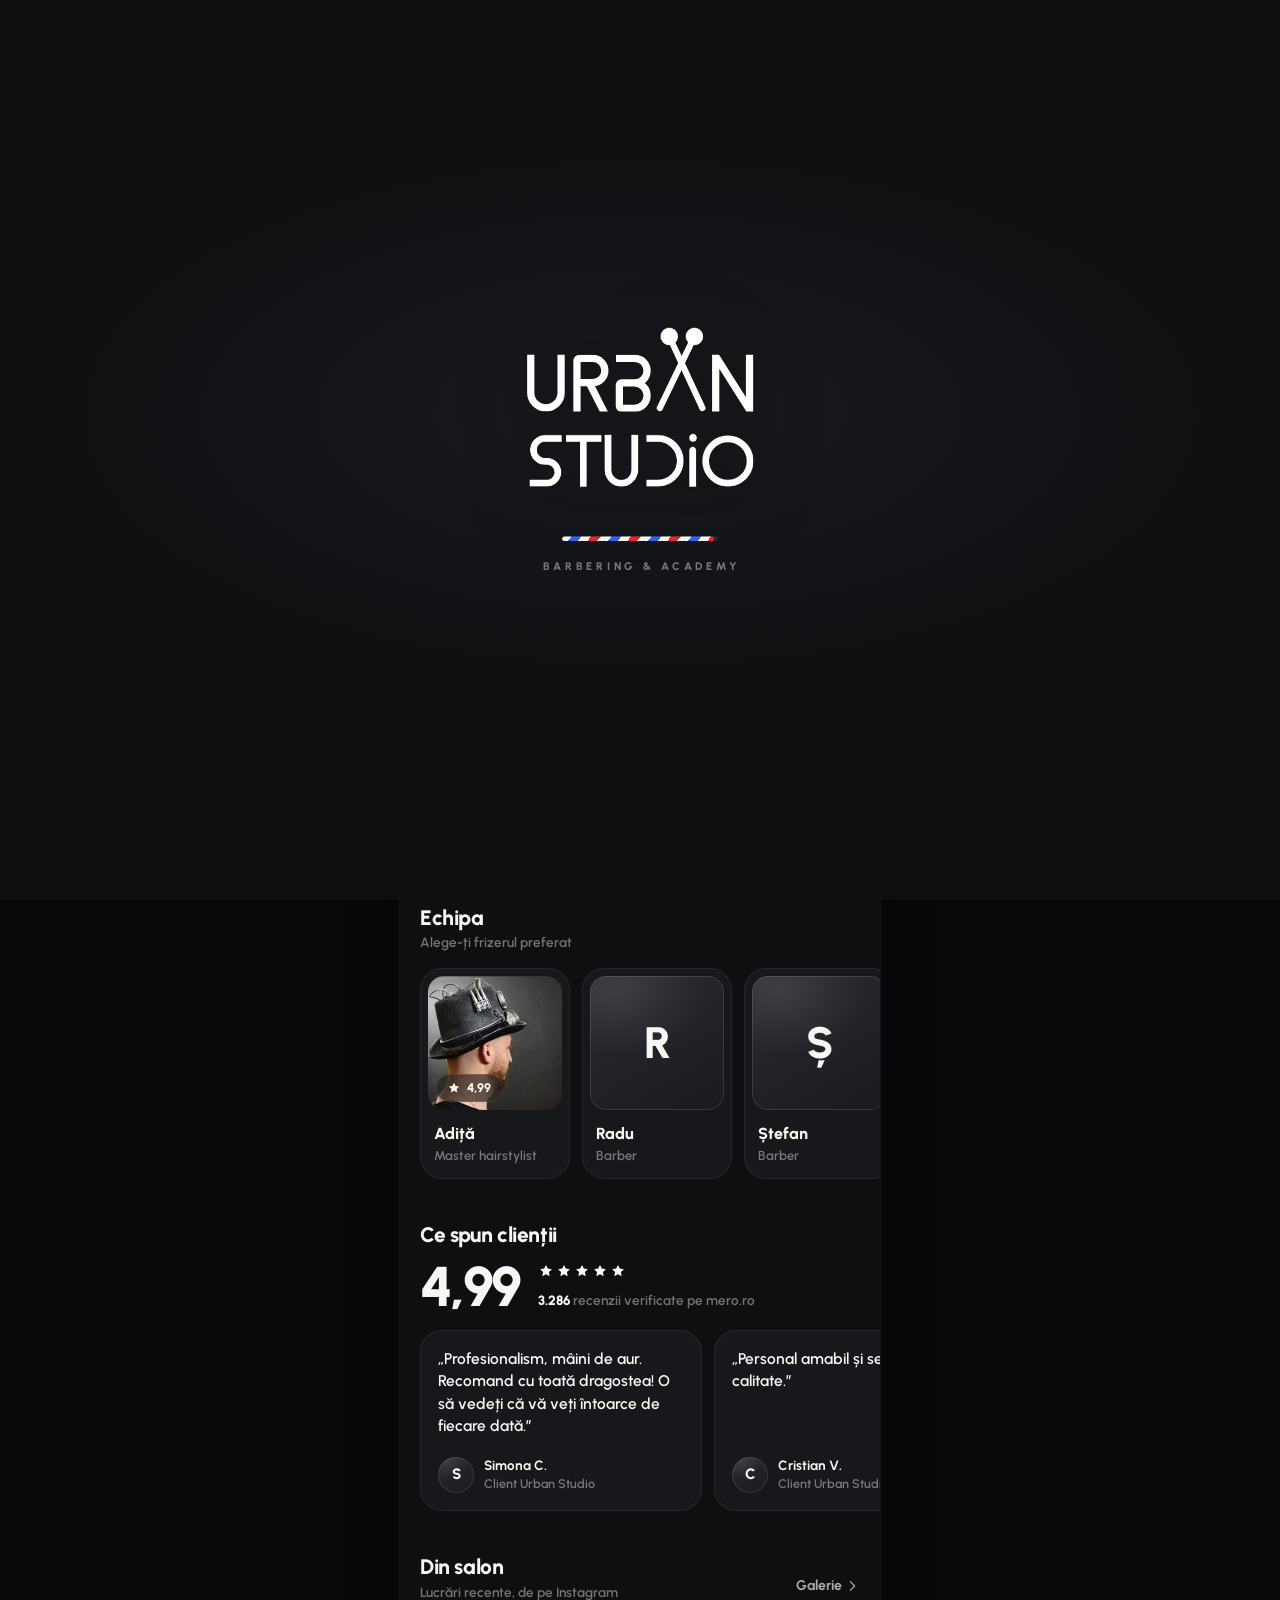
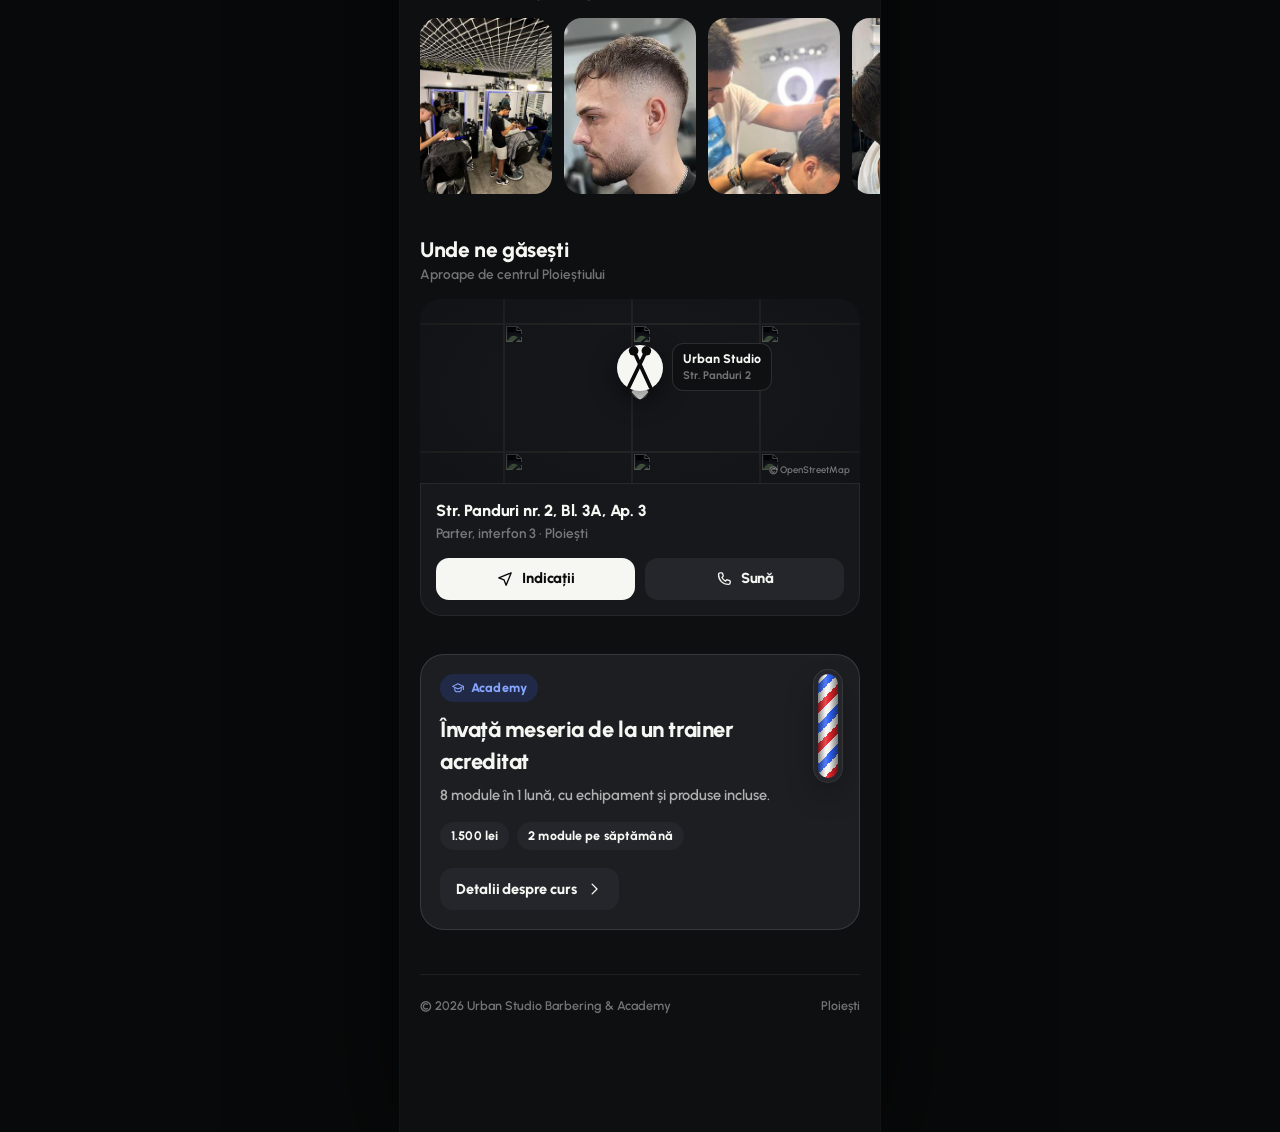
==== commit 426e12d4: "Bara de jos in zona proprie, fara suprapunere cu continutul Bara de navigare si bara Continua stau i" ====
--- a/index.html
+++ b/index.html
@@ -90,6 +90,9 @@
       <section class="view" id="view-about" data-view="about" aria-label="Despre salon" hidden></section>
     </main>
 
+    <!-- zona de jos, opacă: conținutul se oprește deasupra barei, nimic nu ajunge sub ea -->
+    <div class="dock" id="dock" aria-hidden="true"></div>
+
     <div class="cta" id="cta" aria-hidden="true">
       <div class="cta__sum"><b id="cta-title"></b><small id="cta-sub"></small></div>
       <button class="btn btn--primary" id="cta-btn" type="button"></button>
--- a/assets/css/app.css
+++ b/assets/css/app.css
@@ -31,7 +31,9 @@
   --green-soft: rgba(51, 209, 122, .14);
   --amber: #F2B441;
 
-  --pole: repeating-linear-gradient(-45deg, var(--red) 0 7px, #F4F4F2 7px 14px, var(--blue) 14px 21px, #F4F4F2 21px 28px);
+  /* plăcuță pătrată cu exact 2 perioade pe diagonală: se repetă fără cusături */
+  --pole: linear-gradient(-45deg, var(--red) 0 12.5%, #F4F4F2 12.5% 25%, var(--blue) 25% 37.5%, #F4F4F2 37.5% 50%, var(--red) 50% 62.5%, #F4F4F2 62.5% 75%, var(--blue) 75% 87.5%, #F4F4F2 87.5% 100%);
+  --pole-s: 40px;
 
   --r-sm: 12px;
   --r-md: 16px;
@@ -151,9 +153,7 @@
 }
 .topbar::before {
   content: ""; position: absolute; inset: 0; z-index: -1;
-  background: rgba(14, 15, 17, .78);
-  -webkit-backdrop-filter: blur(22px) saturate(170%);
-  backdrop-filter: blur(22px) saturate(170%);
+  background: var(--bg);
   box-shadow: inset 0 -1px 0 var(--line);
   opacity: 0; transition: opacity .25s ease;
 }
@@ -303,6 +303,35 @@
 .hello { padding: 10px var(--gutter) 0; }
 .hello .eyebrow { margin-bottom: 8px; text-transform: none; }
 
+/* hero: fotografia salonului în primul ecran, cu butonul de programare peste ea */
+.hero {
+  position: relative; isolation: isolate; overflow: hidden;
+  margin: 18px var(--gutter) 0; height: 300px; border-radius: 26px;
+  background: var(--surface-2);
+  box-shadow: inset 0 0 0 1px var(--line), 0 18px 50px rgba(0, 0, 0, .35);
+}
+.hero__media { position: absolute; inset: 0; z-index: -1; cursor: pointer; }
+.hero__media img {
+  width: 100%; height: 100%; object-fit: cover;
+  background-size: cover; background-position: center; background-repeat: no-repeat;
+  transform: scale(1.03); transition: transform 1.2s var(--ease-out);
+}
+.hero__media:active img { transform: scale(1.07); }
+.hero__media::after {
+  content: ""; position: absolute; inset: 0;
+  background: linear-gradient(180deg, rgba(14, 15, 17, .25) 0%, rgba(14, 15, 17, 0) 24%, rgba(14, 15, 17, .5) 46%, rgba(14, 15, 17, .82) 66%, rgba(14, 15, 17, .96) 100%);
+}
+.hero__top { position: absolute; top: 14px; left: 14px; right: 14px; display: flex; justify-content: space-between; gap: 8px; pointer-events: none; }
+.hero__body { position: absolute; left: 10px; right: 10px; bottom: 10px; pointer-events: none; }
+.hero__title { padding: 0 10px 14px; font-size: 27px; line-height: 1.02; font-weight: 800; letter-spacing: -.026em; text-shadow: 0 2px 18px rgba(0, 0, 0, .5); }
+.hero .finder {
+  pointer-events: auto;
+  width: 100%; margin: 0;
+  background: rgba(30, 31, 35, .74);
+  -webkit-backdrop-filter: blur(20px) saturate(170%); backdrop-filter: blur(20px) saturate(170%);
+  box-shadow: inset 0 0 0 1px rgba(255, 255, 255, .1), 0 10px 30px rgba(0, 0, 0, .35);
+}
+
 .finder {
   appearance: none; border: 0; width: calc(100% - 2 * var(--gutter));
   margin: 22px var(--gutter) 0;
@@ -329,7 +358,7 @@
 }
 .next::before {
   content: ""; position: absolute; left: 0; top: 0; bottom: 0; width: 4px;
-  background: var(--pole); background-size: 28px 28px;
+  background: var(--pole); background-size: var(--pole-s) var(--pole-s);
 }
 .next__head { display: flex; align-items: center; justify-content: space-between; gap: 10px; }
 .next__time {
@@ -375,27 +404,6 @@
 }
 .tile__name { display: block; font-size: 16px; font-weight: 800; letter-spacing: -.01em; }
 .tile__meta { display: block; margin-top: 2px; font-size: 13px; font-weight: 700; color: var(--fg-3); }
-
-.promo {
-  position: relative; display: block; isolation: isolate;
-  margin: 0 var(--gutter); height: 228px; border-radius: 24px; overflow: hidden;
-  box-shadow: inset 0 0 0 1px var(--line);
-  background: var(--surface);
-}
-.promo img {
-  position: absolute; inset: 0; width: 100%; height: 100%; object-fit: cover; z-index: -2;
-  transform: scale(1.02); transition: transform 1.2s var(--ease-out);
-}
-.promo:active img { transform: scale(1.06); }
-.promo::after {
-  content: ""; position: absolute; inset: 0; z-index: -1;
-  background: linear-gradient(180deg, rgba(14, 15, 17, 0) 25%, rgba(14, 15, 17, .55) 55%, rgba(14, 15, 17, .94) 100%);
-}
-.promo__top { position: absolute; top: 14px; left: 14px; right: 14px; display: flex; justify-content: space-between; }
-.promo__body { position: absolute; left: 18px; right: 18px; bottom: 16px; }
-.promo__title { font-size: 24px; line-height: 1.05; font-weight: 800; letter-spacing: -.022em; }
-.promo__sub { margin-top: 6px; font-size: 14px; font-weight: 600; color: var(--fg-2); display: flex; align-items: center; gap: 6px; }
-.promo__sub .i { width: 15px; height: 15px; color: var(--amber); }
 
 .barber-card {
   appearance: none; border: 0; text-align: left; color: var(--fg);
@@ -533,11 +541,11 @@
   background:
     linear-gradient(90deg, rgba(0, 0, 0, .45), rgba(255, 255, 255, .18) 38%, rgba(255, 255, 255, 0) 55%, rgba(0, 0, 0, .5)),
     var(--pole);
-  background-size: 100% 100%, 28px 28px;
+  background-size: 100% 100%, var(--pole-s) var(--pole-s);
   box-shadow: 0 0 0 4px var(--surface-3), 0 0 0 5px var(--line-2), 0 14px 30px rgba(0, 0, 0, .4);
   animation: poleClimb 1.4s linear infinite;
 }
-@keyframes poleClimb { to { background-position: 0 0, 0 -28px; } }
+@keyframes poleClimb { to { background-position: 0 0, 0 calc(var(--pole-s) * -1); } }
 .academy__title { font-size: 22px; font-weight: 800; letter-spacing: -.02em; margin-top: 12px; max-width: 75%; }
 .academy__text { margin-top: 8px; color: var(--fg-2); font-size: 14.5px; font-weight: 600; max-width: 92%; }
 .academy__meta { display: flex; flex-wrap: wrap; gap: 8px; margin-top: 16px; }
@@ -816,10 +824,10 @@
 }
 .ticket__stripe {
   height: 6px; border-radius: 24px 24px 0 0;
-  background: var(--pole); background-size: 28px 28px;
+  background: var(--pole); background-size: var(--pole-s) var(--pole-s);
   animation: poleMove 1.6s linear infinite;
 }
-@keyframes poleMove { to { background-position: 28px 0; } }
+@keyframes poleMove { to { background-position: var(--pole-s) 0; } }
 .ticket__main { display: flex; align-items: center; gap: 14px; height: 100px; padding: 0 20px; }
 .ticket__main .grow { flex: 1; min-width: 0; }
 .ticket__main b { display: block; font-size: 17px; font-weight: 800; letter-spacing: -.01em; }
@@ -848,16 +856,32 @@
 .remcard__list li .act { margin-left: auto; }
 .success__actions { display: grid; gap: 10px; margin: 22px var(--gutter) 0; }
 
-/* ---------- CTA (bară de acțiune flotantă) ---------- */
+/* ---------- dock: zona opacă de sub bară ----------
+   Bara și CTA-ul stau într-un spațiu propriu, cu fundal plin.
+   Conținutul nu trece niciodată vizibil pe sub ele; înălțimea urmează ce e afișat. */
+.dock {
+  position: fixed; z-index: 40; left: 50%; bottom: 0;
+  width: min(100%, var(--app-w));
+  height: calc(var(--safe-b) + 90px);
+  transform: translateX(-50%);
+  background: var(--bg);
+  box-shadow: 0 -1px 0 var(--line);
+  transition: height .45s var(--ease-out), box-shadow .3s ease;
+}
+body.has-cta .dock { height: calc(var(--safe-b) + 168px); }
+body.nav-hidden .dock { height: 0; box-shadow: none; }
+body.nav-hidden.has-cta .dock { height: calc(var(--safe-b) + 92px); box-shadow: 0 -1px 0 var(--line); }
+body.booting .dock { height: 0; box-shadow: none; }
+
+/* ---------- CTA (bară de acțiune) ---------- */
 .cta {
   position: fixed; z-index: 45; left: 50%;
   bottom: calc(var(--safe-b) + 88px);
   width: min(calc(100% - 24px), calc(var(--app-w) - 24px));
   display: flex; align-items: center; gap: 12px;
   padding: 8px 8px 8px 18px; border-radius: 24px;
-  background: rgba(37, 38, 43, .82);
-  -webkit-backdrop-filter: blur(24px) saturate(180%); backdrop-filter: blur(24px) saturate(180%);
-  box-shadow: inset 0 0 0 1px rgba(255, 255, 255, .09), 0 18px 50px rgba(0, 0, 0, .5);
+  background: var(--surface-2);
+  box-shadow: inset 0 0 0 1px rgba(255, 255, 255, .09);
   transform: translate(-50%, 24px); opacity: 0; pointer-events: none;
   transition: transform .5s var(--ease-out), opacity .25s ease, bottom .45s var(--ease-out);
 }
@@ -882,13 +906,10 @@
   position: relative;
   display: grid; grid-template-columns: repeat(4, 1fr);
   height: 66px; padding: 5px; border-radius: 999px;
-  background: rgba(30, 31, 35, .74);
-  -webkit-backdrop-filter: blur(26px) saturate(190%); backdrop-filter: blur(26px) saturate(190%);
+  background: var(--surface-2);
   box-shadow:
     inset 0 0 0 1px rgba(255, 255, 255, .085),
-    inset 0 1px 0 rgba(255, 255, 255, .07),
-    0 14px 44px rgba(0, 0, 0, .5),
-    0 2px 10px rgba(0, 0, 0, .3);
+    inset 0 1px 0 rgba(255, 255, 255, .07);
   touch-action: none;
 }
 .tabbar__pill {
@@ -920,7 +941,7 @@
   display: grid; place-items: center;
   background: var(--red); color: #fff;
   font-size: 10.5px; font-weight: 900; line-height: 1;
-  box-shadow: 0 0 0 2.5px rgb(30, 31, 35);
+  box-shadow: 0 0 0 2.5px var(--surface-2);
   animation: badgeIn .5s var(--ease-spring);
 }
 @keyframes badgeIn { from { transform: scale(0); } }
@@ -1009,8 +1030,8 @@
 }
 .car__item img {
   position: absolute; inset: 0; width: 100%; height: 100%; object-fit: cover;
+  background-size: cover; background-repeat: no-repeat;
   transform: translateX(calc(var(--x) * -14%)) scale(1.22);
-  will-change: transform;
 }
 .car__item::after {
   content: ""; position: absolute; inset: 0;
@@ -1054,7 +1075,11 @@
 }
 .grid__item:nth-child(10n + 1) { grid-column: span 2; grid-row: span 2; }
 .grid__item:nth-child(10n + 7) { grid-column: 2 / span 2; grid-row: span 2; }
-.grid__item img { width: 100%; height: 100%; object-fit: cover; transition: transform .5s var(--ease-out), opacity .4s; }
+.grid__item img {
+  width: 100%; height: 100%; object-fit: cover;
+  background-size: cover; background-repeat: no-repeat;
+  transition: transform .5s var(--ease-out);
+}
 .grid__item:active img { transform: scale(1.05); }
 
 .fade-img { opacity: 0; transition: opacity .5s ease; }
@@ -1171,7 +1196,14 @@
 .lb.is-ready .lb__track { opacity: 1; }
 .lb__track::-webkit-scrollbar { display: none; }
 .lb__slide { flex: none; width: 100%; height: 100%; scroll-snap-align: center; scroll-snap-stop: always; display: grid; place-items: center; }
-.lb__img { max-width: 100%; max-height: 100%; width: auto; height: auto; object-fit: contain; user-select: none; -webkit-user-drag: none; will-change: transform; }
+/* cutie dimensionată din raportul pozei: miniatura de fundal o umple perfect până se încarcă originalul */
+.lb__img {
+  width: min(100vw, calc(100dvh * var(--ar, 1)));
+  height: auto; aspect-ratio: var(--ar, 1);
+  object-fit: cover;
+  background-size: cover; background-position: center; background-repeat: no-repeat;
+  user-select: none; -webkit-user-drag: none;
+}
 .lb__ui { transition: opacity .3s ease; }
 .lb:not(.is-ready) .lb__ui, .lb.is-dragging .lb__ui { opacity: 0; }
 .lb__top {
@@ -1235,7 +1267,7 @@
 .pole__fill {
   --p: 0;
   position: absolute; inset: 0;
-  background: var(--pole); background-size: 28px 28px;
+  background: var(--pole); background-size: var(--pole-s) var(--pole-s);
   clip-path: inset(0 calc(100% - var(--p) * 100%) 0 0 round 5px);
   animation: poleMove .9s linear infinite;
 }
